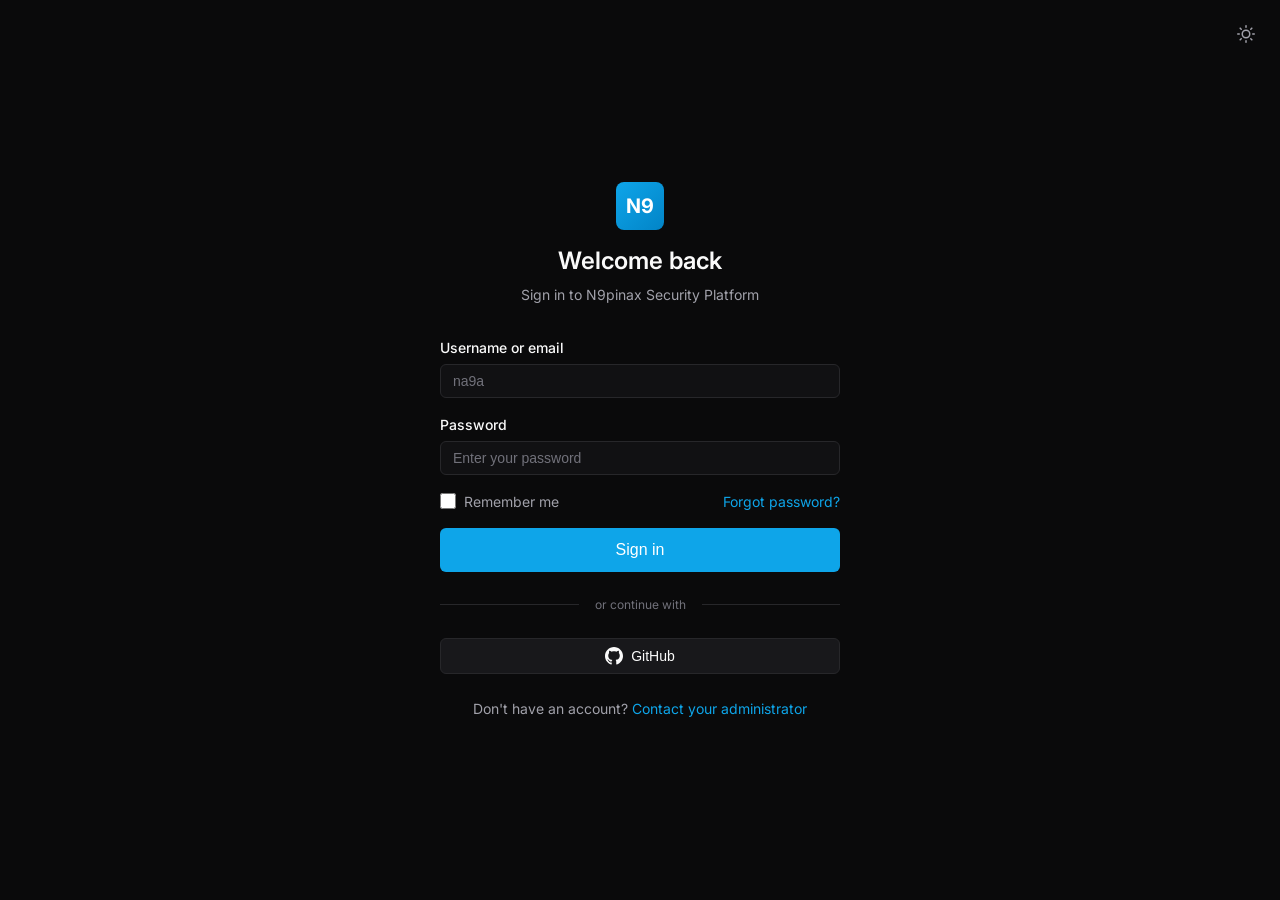
==== Frontend  2/index.html @ 539dfff6 "the_project_is_done" ====
<!DOCTYPE html>
<html lang="en">
<head>
  <meta charset="UTF-8">
  <meta name="viewport" content="width=device-width, initial-scale=1.0">
  <title>N9pinax - Enterprise Cybersecurity Platform</title>
  <link rel="stylesheet" href="css/styles.css">
  <link rel="preconnect" href="https://fonts.googleapis.com">
  <link rel="preconnect" href="https://fonts.gstatic.com" crossorigin>
  <link href="https://fonts.googleapis.com/css2?family=Inter:wght@400;500;600;700&family=JetBrains+Mono:wght@400;500&display=swap" rel="stylesheet">
</head>
<body>
  <div class="login-page">
    <!-- Theme Toggle -->
    <button class="btn btn-icon btn-ghost theme-toggle" id="themeToggle" title="Toggle theme">
      <svg xmlns="http://www.w3.org/2000/svg" width="20" height="20" viewBox="0 0 24 24" fill="none" stroke="currentColor" stroke-width="2" stroke-linecap="round" stroke-linejoin="round" class="icon-sun">
        <circle cx="12" cy="12" r="5"></circle>
        <line x1="12" y1="1" x2="12" y2="3"></line>
        <line x1="12" y1="21" x2="12" y2="23"></line>
        <line x1="4.22" y1="4.22" x2="5.64" y2="5.64"></line>
        <line x1="18.36" y1="18.36" x2="19.78" y2="19.78"></line>
        <line x1="1" y1="12" x2="3" y2="12"></line>
        <line x1="21" y1="12" x2="23" y2="12"></line>
        <line x1="4.22" y1="19.78" x2="5.64" y2="18.36"></line>
        <line x1="18.36" y1="5.64" x2="19.78" y2="4.22"></line>
      </svg>
      <svg xmlns="http://www.w3.org/2000/svg" width="20" height="20" viewBox="0 0 24 24" fill="none" stroke="currentColor" stroke-width="2" stroke-linecap="round" stroke-linejoin="round" class="icon-moon hidden">
        <path d="M21 12.79A9 9 0 1 1 11.21 3 7 7 0 0 0 21 12.79z"></path>
      </svg>
    </button>

    <div class="login-container">
      <div class="login-header">
        <div class="login-logo">N9</div>
        <h1 class="login-title">Welcome back</h1>
        <p class="login-subtitle">Sign in to N9pinax Security Platform</p>
      </div>

      <form class="login-form" id="loginForm">
        <div class="form-group">
          <label class="form-label" for="email">Username or email</label>
          <input type="text" id="email" class="form-input" placeholder="na9a" autocomplete="username" required>
        </div>

        <div class="form-group">
          <label class="form-label" for="password">Password</label>
          <input type="password" id="password" class="form-input" placeholder="Enter your password" autocomplete="current-password" required>
        </div>

        <div id="loginError" class="alert alert-danger" style="display:none;"></div>

        <div class="flex items-center justify-between">
          <label class="flex items-center gap-2 text-sm">
            <input type="checkbox" class="form-checkbox" id="remember">
            <span class="text-secondary">Remember me</span>
          </label>
          <a href="#" class="text-sm">Forgot password?</a>
        </div>

        <button type="submit" class="btn btn-primary btn-lg w-full" id="loginBtn">
          <span>Sign in</span>
          <svg class="spinner hidden" xmlns="http://www.w3.org/2000/svg" width="16" height="16" viewBox="0 0 24 24" fill="none" stroke="currentColor" stroke-width="2">
            <path d="M21 12a9 9 0 1 1-6.219-8.56"></path>
          </svg>
        </button>

        <div class="login-divider">
          <span>or continue with</span>
        </div>

        <button type="button" class="btn btn-secondary w-full" onclick="socialLogin('github')">
          <svg xmlns="http://www.w3.org/2000/svg" width="18" height="18" viewBox="0 0 24 24" fill="currentColor">
            <path d="M12 0c-6.626 0-12 5.373-12 12 0 5.302 3.438 9.8 8.207 11.387.599.111.793-.261.793-.577v-2.234c-3.338.726-4.033-1.416-4.033-1.416-.546-1.387-1.333-1.756-1.333-1.756-1.089-.745.083-.729.083-.729 1.205.084 1.839 1.237 1.839 1.237 1.07 1.834 2.807 1.304 3.492.997.107-.775.418-1.305.762-1.604-2.665-.305-5.467-1.334-5.467-5.931 0-1.311.469-2.381 1.236-3.221-.124-.303-.535-1.524.117-3.176 0 0 1.008-.322 3.301 1.23.957-.266 1.983-.399 3.003-.404 1.02.005 2.047.138 3.006.404 2.291-1.552 3.297-1.23 3.297-1.23.653 1.653.242 2.874.118 3.176.77.84 1.235 1.911 1.235 3.221 0 4.609-2.807 5.624-5.479 5.921.43.372.823 1.102.823 2.222v3.293c0 .319.192.694.801.576 4.765-1.589 8.199-6.086 8.199-11.386 0-6.627-5.373-12-12-12z"/>
          </svg>
          <span>GitHub</span>
        </button>
      </form>

      <p class="login-footer">
        Don't have an account? <a href="#">Contact your administrator</a>
      </p>
    </div>
  </div>

  <script src="js/main.js"></script>
  <script>
    // Already logged in? Skip straight to the dashboard.
    if (localStorage.getItem('authToken')) {
      window.location.href = 'pages/dashboard.html';
    }

    const errorBox = document.getElementById('loginError');
    function showLoginError(msg) {
      errorBox.textContent = msg;
      errorBox.style.display = '';
    }

    document.getElementById('loginForm').addEventListener('submit', async function(e) {
      e.preventDefault();
      errorBox.style.display = 'none';

      const email = document.getElementById('email').value.trim();
      const password = document.getElementById('password').value;
      const btn = document.getElementById('loginBtn');
      const spinner = btn.querySelector('.spinner');
      const text = btn.querySelector('span');

      btn.disabled = true;
      text.textContent = 'Signing in...';
      spinner.classList.remove('hidden');

      try {
        const base = localStorage.getItem('apiBaseUrl') || '';
        const response = await fetch(`${base}/api/auth/login`, {
          method: 'POST',
          headers: { 'Content-Type': 'application/json' },
          body: JSON.stringify({ email, password })
        });

        if (response.ok) {
          const data = await response.json();
          localStorage.setItem('authToken', data.token);
          localStorage.setItem('userRole', data.role || '');
          localStorage.setItem('role', data.role || '');
          localStorage.setItem('userEmail', data.email || email);
          window.location.href = 'pages/dashboard.html';
          return;
        }

        let detail = 'Invalid credentials';
        if (response.status === 429) {
          detail = 'Too many attempts — please wait a minute and try again.';
        } else {
          try { const b = await response.json(); if (b && b.detail) detail = b.detail; } catch (_) {}
        }
        showLoginError(detail);
      } catch (err) {
        showLoginError('Network error — is the backend reachable?');
      } finally {
        btn.disabled = false;
        text.textContent = 'Sign in';
        spinner.classList.add('hidden');
      }
    });

    function socialLogin(provider) {
      showNotification(`${provider} sign-in is not configured on this deployment.`, 'info');
    }
  </script>
</body>
</html>
---- Frontend  2/css/styles.css ----
/* N9pinax - Enterprise Cybersecurity Platform */
/* Base Styles & CSS Variables */

:root {
  --bg-primary: #0a0a0b;
  --bg-secondary: #111113;
  --bg-tertiary: #18181b;
  --bg-hover: #1f1f23;
  --bg-active: #27272a;
  
  --border-primary: #27272a;
  --border-secondary: #3f3f46;
  
  --text-primary: #fafafa;
  --text-secondary: #a1a1aa;
  --text-muted: #71717a;
  
  --accent-primary: #0ea5e9;
  --accent-secondary: #0284c7;
  --accent-muted: rgba(14, 165, 233, 0.1);
  
  --success: #22c55e;
  --success-muted: rgba(34, 197, 94, 0.1);
  --warning: #f59e0b;
  --warning-muted: rgba(245, 158, 11, 0.1);
  --danger: #ef4444;
  --danger-muted: rgba(239, 68, 68, 0.1);
  
  --font-sans: 'Inter', -apple-system, BlinkMacSystemFont, 'Segoe UI', Roboto, sans-serif;
  --font-mono: 'JetBrains Mono', 'Fira Code', monospace;
  
  --radius-sm: 4px;
  --radius-md: 6px;
  --radius-lg: 8px;
  
  --shadow-sm: 0 1px 2px rgba(0, 0, 0, 0.3);
  --shadow-md: 0 4px 6px rgba(0, 0, 0, 0.4);
  --shadow-lg: 0 10px 15px rgba(0, 0, 0, 0.5);
  
  --transition-fast: 150ms ease;
  --transition-normal: 200ms ease;
}

/* Light theme */
[data-theme="light"] {
  --bg-primary: #ffffff;
  --bg-secondary: #fafafa;
  --bg-tertiary: #f4f4f5;
  --bg-hover: #e4e4e7;
  --bg-active: #d4d4d8;
  
  --border-primary: #e4e4e7;
  --border-secondary: #d4d4d8;
  
  --text-primary: #09090b;
  --text-secondary: #52525b;
  --text-muted: #a1a1aa;
  
  --shadow-sm: 0 1px 2px rgba(0, 0, 0, 0.05);
  --shadow-md: 0 4px 6px rgba(0, 0, 0, 0.07);
  --shadow-lg: 0 10px 15px rgba(0, 0, 0, 0.1);
}

/* Reset & Base */
*, *::before, *::after {
  box-sizing: border-box;
  margin: 0;
  padding: 0;
}

html {
  font-size: 16px;
  -webkit-font-smoothing: antialiased;
  -moz-osx-font-smoothing: grayscale;
}

body {
  font-family: var(--font-sans);
  background-color: var(--bg-primary);
  color: var(--text-primary);
  line-height: 1.5;
  min-height: 100vh;
}

a {
  color: var(--accent-primary);
  text-decoration: none;
  transition: color var(--transition-fast);
}

a:hover {
  color: var(--accent-secondary);
}

/* Typography */
h1, h2, h3, h4, h5, h6 {
  font-weight: 600;
  line-height: 1.25;
  color: var(--text-primary);
}

h1 { font-size: 1.875rem; }
h2 { font-size: 1.5rem; }
h3 { font-size: 1.25rem; }
h4 { font-size: 1.125rem; }

.text-sm { font-size: 0.875rem; }
.text-xs { font-size: 0.75rem; }
.text-muted { color: var(--text-muted); }
.text-secondary { color: var(--text-secondary); }
.text-mono { font-family: var(--font-mono); }

/* Buttons */
.btn {
  display: inline-flex;
  align-items: center;
  justify-content: center;
  gap: 0.5rem;
  padding: 0.5rem 1rem;
  font-size: 0.875rem;
  font-weight: 500;
  border-radius: var(--radius-md);
  border: 1px solid transparent;
  cursor: pointer;
  transition: all var(--transition-fast);
  white-space: nowrap;
}

.btn:disabled {
  opacity: 0.5;
  cursor: not-allowed;
}

.btn-primary {
  background-color: var(--accent-primary);
  color: white;
}

.btn-primary:hover:not(:disabled) {
  background-color: var(--accent-secondary);
}

.btn-secondary {
  background-color: var(--bg-tertiary);
  border-color: var(--border-primary);
  color: var(--text-primary);
}

.btn-secondary:hover:not(:disabled) {
  background-color: var(--bg-hover);
  border-color: var(--border-secondary);
}

.btn-ghost {
  background-color: transparent;
  color: var(--text-secondary);
}

.btn-ghost:hover:not(:disabled) {
  background-color: var(--bg-hover);
  color: var(--text-primary);
}

.btn-danger {
  background-color: var(--danger);
  color: white;
}

.btn-danger:hover:not(:disabled) {
  background-color: #dc2626;
}

.btn-sm {
  padding: 0.375rem 0.75rem;
  font-size: 0.75rem;
}

.btn-lg {
  padding: 0.75rem 1.5rem;
  font-size: 1rem;
}

.btn-icon {
  padding: 0.5rem;
  width: 2.25rem;
  height: 2.25rem;
}

/* Form Elements */
.form-group {
  display: flex;
  flex-direction: column;
  gap: 0.375rem;
}

.form-label {
  font-size: 0.875rem;
  font-weight: 500;
  color: var(--text-primary);
}

.form-input,
.form-select,
.form-textarea {
  width: 100%;
  padding: 0.5rem 0.75rem;
  font-size: 0.875rem;
  background-color: var(--bg-secondary);
  border: 1px solid var(--border-primary);
  border-radius: var(--radius-md);
  color: var(--text-primary);
  transition: all var(--transition-fast);
}

.form-input:focus,
.form-select:focus,
.form-textarea:focus {
  outline: none;
  border-color: var(--accent-primary);
  box-shadow: 0 0 0 3px var(--accent-muted);
}

.form-input::placeholder {
  color: var(--text-muted);
}

.form-textarea {
  resize: vertical;
  min-height: 100px;
}

.form-checkbox {
  width: 1rem;
  height: 1rem;
  accent-color: var(--accent-primary);
}

/* Cards */
.card {
  background-color: var(--bg-secondary);
  border: 1px solid var(--border-primary);
  border-radius: var(--radius-lg);
  overflow: hidden;
}

.card-header {
  padding: 1rem 1.25rem;
  border-bottom: 1px solid var(--border-primary);
}

.card-body {
  padding: 1.25rem;
}

.card-footer {
  padding: 1rem 1.25rem;
  border-top: 1px solid var(--border-primary);
  background-color: var(--bg-tertiary);
}

/* Tables */
.table-container {
  overflow-x: auto;
}

.table {
  width: 100%;
  border-collapse: collapse;
  font-size: 0.875rem;
}

.table th,
.table td {
  padding: 0.75rem 1rem;
  text-align: left;
  border-bottom: 1px solid var(--border-primary);
}

.table th {
  font-weight: 500;
  color: var(--text-secondary);
  background-color: var(--bg-tertiary);
  white-space: nowrap;
}

.table tr:hover td {
  background-color: var(--bg-hover);
}

.table tr:last-child td {
  border-bottom: none;
}

/* Badges */
.badge {
  display: inline-flex;
  align-items: center;
  padding: 0.125rem 0.5rem;
  font-size: 0.75rem;
  font-weight: 500;
  border-radius: 9999px;
}

.badge-primary {
  background-color: var(--accent-muted);
  color: var(--accent-primary);
}

.badge-success {
  background-color: var(--success-muted);
  color: var(--success);
}

.badge-warning {
  background-color: var(--warning-muted);
  color: var(--warning);
}

.badge-danger {
  background-color: var(--danger-muted);
  color: var(--danger);
}

.badge-secondary {
  background-color: var(--bg-tertiary);
  color: var(--text-secondary);
}

/* Status Indicators */
.status-dot {
  width: 0.5rem;
  height: 0.5rem;
  border-radius: 50%;
  display: inline-block;
}

.status-dot.online { background-color: var(--success); }
.status-dot.offline { background-color: var(--text-muted); }
.status-dot.warning { background-color: var(--warning); }
.status-dot.danger { background-color: var(--danger); }

/* Layout - Dashboard */
.dashboard-layout {
  display: flex;
  min-height: 100vh;
}

.sidebar {
  width: 240px;
  background-color: var(--bg-secondary);
  border-right: 1px solid var(--border-primary);
  display: flex;
  flex-direction: column;
  position: fixed;
  top: 0;
  left: 0;
  bottom: 0;
  z-index: 50;
  transition: transform var(--transition-normal);
}

.sidebar.collapsed {
  transform: translateX(-100%);
}

.sidebar-header {
  padding: 1rem 1.25rem;
  border-bottom: 1px solid var(--border-primary);
  display: flex;
  align-items: center;
  gap: 0.75rem;
}

.sidebar-logo {
  width: 2rem;
  height: 2rem;
  background: linear-gradient(135deg, var(--accent-primary), var(--accent-secondary));
  border-radius: var(--radius-md);
  display: flex;
  align-items: center;
  justify-content: center;
  color: white;
  font-weight: 700;
  font-size: 0.875rem;
}

.sidebar-brand {
  font-weight: 600;
  font-size: 1.125rem;
  color: var(--text-primary);
}

.sidebar-nav {
  flex: 1;
  padding: 1rem 0.75rem;
  overflow-y: auto;
}

.nav-section {
  margin-bottom: 1.5rem;
}

.nav-section-title {
  font-size: 0.625rem;
  font-weight: 600;
  text-transform: uppercase;
  letter-spacing: 0.05em;
  color: var(--text-muted);
  padding: 0 0.75rem;
  margin-bottom: 0.5rem;
}

.nav-item {
  display: flex;
  align-items: center;
  gap: 0.75rem;
  padding: 0.5rem 0.75rem;
  border-radius: var(--radius-md);
  color: var(--text-secondary);
  transition: all var(--transition-fast);
  cursor: pointer;
  font-size: 0.875rem;
}

.nav-item:hover {
  background-color: var(--bg-hover);
  color: var(--text-primary);
}

.nav-item.active {
  background-color: var(--accent-muted);
  color: var(--accent-primary);
}

.nav-item svg {
  width: 1.25rem;
  height: 1.25rem;
  flex-shrink: 0;
}

.sidebar-footer {
  padding: 1rem;
  border-top: 1px solid var(--border-primary);
}

/* Main Content */
.main-content {
  flex: 1;
  margin-left: 240px;
  min-height: 100vh;
  display: flex;
  flex-direction: column;
}

.main-content.expanded {
  margin-left: 0;
}

/* Topbar */
.topbar {
  height: 56px;
  background-color: var(--bg-secondary);
  border-bottom: 1px solid var(--border-primary);
  display: flex;
  align-items: center;
  justify-content: space-between;
  padding: 0 1.5rem;
  position: sticky;
  top: 0;
  z-index: 40;
}

.topbar-left {
  display: flex;
  align-items: center;
  gap: 1rem;
}

.topbar-right {
  display: flex;
  align-items: center;
  gap: 0.5rem;
}

.search-box {
  display: flex;
  align-items: center;
  gap: 0.5rem;
  padding: 0.5rem 0.75rem;
  background-color: var(--bg-tertiary);
  border: 1px solid var(--border-primary);
  border-radius: var(--radius-md);
  width: 280px;
}

.search-box input {
  flex: 1;
  background: none;
  border: none;
  outline: none;
  color: var(--text-primary);
  font-size: 0.875rem;
}

.search-box input::placeholder {
  color: var(--text-muted);
}

.search-box svg {
  width: 1rem;
  height: 1rem;
  color: var(--text-muted);
}

.notification-btn {
  position: relative;
}

.notification-badge {
  position: absolute;
  top: -2px;
  right: -2px;
  width: 1rem;
  height: 1rem;
  background-color: var(--danger);
  border-radius: 50%;
  font-size: 0.625rem;
  color: white;
  display: flex;
  align-items: center;
  justify-content: center;
}

.user-menu {
  display: flex;
  align-items: center;
  gap: 0.75rem;
  padding: 0.375rem 0.75rem;
  border-radius: var(--radius-md);
  cursor: pointer;
  transition: background-color var(--transition-fast);
}

.user-menu:hover {
  background-color: var(--bg-hover);
}

.user-avatar {
  width: 2rem;
  height: 2rem;
  border-radius: 50%;
  background-color: var(--accent-muted);
  display: flex;
  align-items: center;
  justify-content: center;
  color: var(--accent-primary);
  font-weight: 600;
  font-size: 0.75rem;
}

.user-info {
  display: flex;
  flex-direction: column;
}

.user-name {
  font-size: 0.875rem;
  font-weight: 500;
  color: var(--text-primary);
}

.user-role {
  font-size: 0.75rem;
  color: var(--text-muted);
}

/* Page Content */
.page-content {
  flex: 1;
  padding: 1.5rem;
}

.page-header {
  display: flex;
  align-items: center;
  justify-content: space-between;
  margin-bottom: 1.5rem;
}

.page-title {
  font-size: 1.5rem;
  font-weight: 600;
}

.page-subtitle {
  font-size: 0.875rem;
  color: var(--text-secondary);
  margin-top: 0.25rem;
}

/* Stats Grid */
.stats-grid {
  display: grid;
  grid-template-columns: repeat(auto-fit, minmax(200px, 1fr));
  gap: 1rem;
  margin-bottom: 1.5rem;
}

.stat-card {
  background-color: var(--bg-secondary);
  border: 1px solid var(--border-primary);
  border-radius: var(--radius-lg);
  padding: 1.25rem;
}

.stat-header {
  display: flex;
  align-items: center;
  justify-content: space-between;
  margin-bottom: 0.75rem;
}

.stat-icon {
  width: 2.5rem;
  height: 2.5rem;
  border-radius: var(--radius-md);
  display: flex;
  align-items: center;
  justify-content: center;
}

.stat-icon svg {
  width: 1.25rem;
  height: 1.25rem;
}

.stat-icon.primary {
  background-color: var(--accent-muted);
  color: var(--accent-primary);
}

.stat-icon.success {
  background-color: var(--success-muted);
  color: var(--success);
}

.stat-icon.warning {
  background-color: var(--warning-muted);
  color: var(--warning);
}

.stat-icon.danger {
  background-color: var(--danger-muted);
  color: var(--danger);
}

.stat-trend {
  font-size: 0.75rem;
  display: flex;
  align-items: center;
  gap: 0.25rem;
}

.stat-trend.up { color: var(--success); }
.stat-trend.down { color: var(--danger); }

.stat-value {
  font-size: 1.75rem;
  font-weight: 600;
  line-height: 1;
  margin-bottom: 0.25rem;
}

.stat-label {
  font-size: 0.875rem;
  color: var(--text-secondary);
}

/* Grid Layout */
.grid-2 {
  display: grid;
  grid-template-columns: repeat(2, 1fr);
  gap: 1rem;
}

.grid-3 {
  display: grid;
  grid-template-columns: repeat(3, 1fr);
  gap: 1rem;
}

@media (max-width: 1024px) {
  .grid-2, .grid-3 {
    grid-template-columns: 1fr;
  }
}

/* Charts */
.chart-container {
  height: 300px;
  width: 100%;
}

/* Tabs */
.tabs {
  display: flex;
  gap: 0;
  border-bottom: 1px solid var(--border-primary);
  margin-bottom: 1.5rem;
}

.tab {
  padding: 0.75rem 1rem;
  font-size: 0.875rem;
  font-weight: 500;
  color: var(--text-secondary);
  border-bottom: 2px solid transparent;
  cursor: pointer;
  transition: all var(--transition-fast);
  margin-bottom: -1px;
}

.tab:hover {
  color: var(--text-primary);
}

.tab.active {
  color: var(--accent-primary);
  border-bottom-color: var(--accent-primary);
}

/* Timeline */
.timeline {
  display: flex;
  flex-direction: column;
}

.timeline-item {
  display: flex;
  gap: 1rem;
  padding: 0.75rem 0;
  position: relative;
}

.timeline-item:not(:last-child)::before {
  content: '';
  position: absolute;
  left: 0.4375rem;
  top: 2rem;
  bottom: 0;
  width: 1px;
  background-color: var(--border-primary);
}

.timeline-dot {
  width: 0.875rem;
  height: 0.875rem;
  border-radius: 50%;
  background-color: var(--bg-tertiary);
  border: 2px solid var(--border-secondary);
  flex-shrink: 0;
  margin-top: 0.25rem;
}

.timeline-dot.primary { border-color: var(--accent-primary); background-color: var(--accent-muted); }
.timeline-dot.success { border-color: var(--success); background-color: var(--success-muted); }
.timeline-dot.warning { border-color: var(--warning); background-color: var(--warning-muted); }
.timeline-dot.danger { border-color: var(--danger); background-color: var(--danger-muted); }

.timeline-content {
  flex: 1;
  min-width: 0;
}

.timeline-title {
  font-size: 0.875rem;
  font-weight: 500;
  color: var(--text-primary);
}

.timeline-time {
  font-size: 0.75rem;
  color: var(--text-muted);
}

/* Modal */
.modal-overlay {
  position: fixed;
  inset: 0;
  background-color: rgba(0, 0, 0, 0.5);
  display: flex;
  align-items: center;
  justify-content: center;
  z-index: 100;
  opacity: 0;
  visibility: hidden;
  transition: all var(--transition-normal);
}

.modal-overlay.active {
  opacity: 1;
  visibility: visible;
}

.modal {
  background-color: var(--bg-secondary);
  border: 1px solid var(--border-primary);
  border-radius: var(--radius-lg);
  width: 100%;
  max-width: 500px;
  max-height: 90vh;
  overflow: hidden;
  transform: scale(0.95);
  transition: transform var(--transition-normal);
}

.modal-overlay.active .modal {
  transform: scale(1);
}

.modal-header {
  padding: 1rem 1.25rem;
  border-bottom: 1px solid var(--border-primary);
  display: flex;
  align-items: center;
  justify-content: space-between;
}

.modal-title {
  font-size: 1.125rem;
  font-weight: 600;
}

.modal-body {
  padding: 1.25rem;
  overflow-y: auto;
}

.modal-footer {
  padding: 1rem 1.25rem;
  border-top: 1px solid var(--border-primary);
  display: flex;
  justify-content: flex-end;
  gap: 0.75rem;
}

/* Dropdown */
.dropdown {
  position: relative;
}

.dropdown-menu {
  position: absolute;
  top: 100%;
  right: 0;
  margin-top: 0.5rem;
  background-color: var(--bg-secondary);
  border: 1px solid var(--border-primary);
  border-radius: var(--radius-md);
  min-width: 180px;
  box-shadow: var(--shadow-lg);
  opacity: 0;
  visibility: hidden;
  transform: translateY(-10px);
  transition: all var(--transition-fast);
  z-index: 50;
}

.dropdown.active .dropdown-menu {
  opacity: 1;
  visibility: visible;
  transform: translateY(0);
}

.dropdown-item {
  display: flex;
  align-items: center;
  gap: 0.75rem;
  padding: 0.5rem 0.75rem;
  font-size: 0.875rem;
  color: var(--text-secondary);
  cursor: pointer;
  transition: all var(--transition-fast);
}

.dropdown-item:hover {
  background-color: var(--bg-hover);
  color: var(--text-primary);
}

.dropdown-item svg {
  width: 1rem;
  height: 1rem;
}

.dropdown-divider {
  height: 1px;
  background-color: var(--border-primary);
  margin: 0.25rem 0;
}

/* Progress Bar */
.progress {
  height: 0.5rem;
  background-color: var(--bg-tertiary);
  border-radius: 9999px;
  overflow: hidden;
}

.progress-bar {
  height: 100%;
  background-color: var(--accent-primary);
  border-radius: 9999px;
  transition: width var(--transition-normal);
}

.progress-bar.success { background-color: var(--success); }
.progress-bar.warning { background-color: var(--warning); }
.progress-bar.danger { background-color: var(--danger); }

/* Alert */
.alert {
  padding: 1rem;
  border-radius: var(--radius-md);
  display: flex;
  gap: 0.75rem;
  font-size: 0.875rem;
}

.alert-icon {
  flex-shrink: 0;
}

.alert-icon svg {
  width: 1.25rem;
  height: 1.25rem;
}

.alert-info {
  background-color: var(--accent-muted);
  border: 1px solid rgba(14, 165, 233, 0.2);
  color: var(--accent-primary);
}

.alert-success {
  background-color: var(--success-muted);
  border: 1px solid rgba(34, 197, 94, 0.2);
  color: var(--success);
}

.alert-warning {
  background-color: var(--warning-muted);
  border: 1px solid rgba(245, 158, 11, 0.2);
  color: var(--warning);
}

.alert-danger {
  background-color: var(--danger-muted);
  border: 1px solid rgba(239, 68, 68, 0.2);
  color: var(--danger);
}

/* Login Page */
.login-page {
  min-height: 100vh;
  display: flex;
  align-items: center;
  justify-content: center;
  padding: 2rem;
  background-color: var(--bg-primary);
}

.login-container {
  width: 100%;
  max-width: 400px;
}

.login-header {
  text-align: center;
  margin-bottom: 2rem;
}

.login-logo {
  width: 3rem;
  height: 3rem;
  background: linear-gradient(135deg, var(--accent-primary), var(--accent-secondary));
  border-radius: var(--radius-lg);
  display: flex;
  align-items: center;
  justify-content: center;
  color: white;
  font-weight: 700;
  font-size: 1.25rem;
  margin: 0 auto 1rem;
}

.login-title {
  font-size: 1.5rem;
  font-weight: 600;
  margin-bottom: 0.5rem;
}

.login-subtitle {
  color: var(--text-secondary);
  font-size: 0.875rem;
}

.login-form {
  display: flex;
  flex-direction: column;
  gap: 1rem;
}

.login-divider {
  display: flex;
  align-items: center;
  gap: 1rem;
  margin: 0.5rem 0;
}

.login-divider::before,
.login-divider::after {
  content: '';
  flex: 1;
  height: 1px;
  background-color: var(--border-primary);
}

.login-divider span {
  font-size: 0.75rem;
  color: var(--text-muted);
}

.login-footer {
  text-align: center;
  margin-top: 1.5rem;
  font-size: 0.875rem;
  color: var(--text-secondary);
}

.theme-toggle {
  position: fixed;
  top: 1rem;
  right: 1rem;
}

/* Scan Page */
.scan-controls {
  display: flex;
  gap: 1rem;
  flex-wrap: wrap;
  margin-bottom: 1.5rem;
}

.scan-input-group {
  flex: 1;
  min-width: 200px;
  display: flex;
  gap: 0.5rem;
}

.scan-progress {
  background-color: var(--bg-secondary);
  border: 1px solid var(--border-primary);
  border-radius: var(--radius-lg);
  padding: 1.5rem;
  margin-bottom: 1.5rem;
}

.scan-status {
  display: flex;
  align-items: center;
  gap: 0.75rem;
  margin-bottom: 1rem;
}

.scan-spinner {
  width: 1.25rem;
  height: 1.25rem;
  border: 2px solid var(--border-primary);
  border-top-color: var(--accent-primary);
  border-radius: 50%;
  animation: spin 1s linear infinite;
}

@keyframes spin {
  to { transform: rotate(360deg); }
}

.scan-stats {
  display: flex;
  gap: 2rem;
  margin-top: 1rem;
}

.scan-stat {
  display: flex;
  flex-direction: column;
}

.scan-stat-value {
  font-size: 1.25rem;
  font-weight: 600;
}

.scan-stat-label {
  font-size: 0.75rem;
  color: var(--text-muted);
}

/* Console/Log Output */
.console {
  background-color: var(--bg-primary);
  border: 1px solid var(--border-primary);
  border-radius: var(--radius-md);
  font-family: var(--font-mono);
  font-size: 0.75rem;
  max-height: 300px;
  overflow-y: auto;
}

.console-line {
  padding: 0.25rem 0.75rem;
  border-bottom: 1px solid var(--border-primary);
  display: flex;
  gap: 0.75rem;
}

.console-line:last-child {
  border-bottom: none;
}

.console-time {
  color: var(--text-muted);
  flex-shrink: 0;
}

.console-message {
  color: var(--text-secondary);
}

.console-message.info { color: var(--accent-primary); }
.console-message.success { color: var(--success); }
.console-message.warning { color: var(--warning); }
.console-message.error { color: var(--danger); }

/* Empty State */
.empty-state {
  display: flex;
  flex-direction: column;
  align-items: center;
  justify-content: center;
  padding: 3rem;
  text-align: center;
}

.empty-state-icon {
  width: 4rem;
  height: 4rem;
  background-color: var(--bg-tertiary);
  border-radius: 50%;
  display: flex;
  align-items: center;
  justify-content: center;
  margin-bottom: 1rem;
}

.empty-state-icon svg {
  width: 2rem;
  height: 2rem;
  color: var(--text-muted);
}

.empty-state-title {
  font-size: 1.125rem;
  font-weight: 600;
  margin-bottom: 0.5rem;
}

.empty-state-description {
  font-size: 0.875rem;
  color: var(--text-secondary);
  max-width: 300px;
}

/* Utility Classes */
.flex { display: flex; }
.flex-col { flex-direction: column; }
.items-center { align-items: center; }
.items-start { align-items: flex-start; }
.items-end { align-items: flex-end; }
.justify-center { justify-content: center; }
.justify-between { justify-content: space-between; }
.justify-end { justify-content: flex-end; }
.gap-1 { gap: 0.25rem; }
.gap-2 { gap: 0.5rem; }
.gap-3 { gap: 0.75rem; }
.gap-4 { gap: 1rem; }
.gap-6 { gap: 1.5rem; }
.flex-1 { flex: 1; }
.flex-wrap { flex-wrap: wrap; }
.flex-shrink-0 { flex-shrink: 0; }

.w-full { width: 100%; }
.h-full { height: 100%; }

.p-1 { padding: 0.25rem; }
.p-2 { padding: 0.5rem; }
.p-3 { padding: 0.75rem; }
.p-4 { padding: 1rem; }
.px-2 { padding-left: 0.5rem; padding-right: 0.5rem; }
.px-3 { padding-left: 0.75rem; padding-right: 0.75rem; }
.px-4 { padding-left: 1rem; padding-right: 1rem; }
.py-2 { padding-top: 0.5rem; padding-bottom: 0.5rem; }
.py-3 { padding-top: 0.75rem; padding-bottom: 0.75rem; }

.m-0 { margin: 0; }
.mb-1 { margin-bottom: 0.25rem; }
.mb-2 { margin-bottom: 0.5rem; }
.mb-3 { margin-bottom: 0.75rem; }
.mb-4 { margin-bottom: 1rem; }
.mb-6 { margin-bottom: 1.5rem; }
.mt-2 { margin-top: 0.5rem; }
.mt-4 { margin-top: 1rem; }
.ml-auto { margin-left: auto; }

.rounded { border-radius: var(--radius-md); }
.rounded-lg { border-radius: var(--radius-lg); }
.rounded-full { border-radius: 9999px; }

.border { border: 1px solid var(--border-primary); }
.border-t { border-top: 1px solid var(--border-primary); }
.border-b { border-bottom: 1px solid var(--border-primary); }

.bg-secondary { background-color: var(--bg-secondary); }
.bg-tertiary { background-color: var(--bg-tertiary); }

.text-center { text-align: center; }
.text-right { text-align: right; }
.truncate { overflow: hidden; text-overflow: ellipsis; white-space: nowrap; }
.whitespace-nowrap { white-space: nowrap; }

.hidden { display: none; }
.sr-only { position: absolute; width: 1px; height: 1px; padding: 0; margin: -1px; overflow: hidden; clip: rect(0, 0, 0, 0); white-space: nowrap; border: 0; }

/* Responsive */
@media (max-width: 768px) {
  .sidebar {
    transform: translateX(-100%);
  }
  
  .sidebar.open {
    transform: translateX(0);
  }
  
  .main-content {
    margin-left: 0;
  }
  
  .topbar {
    padding: 0 1rem;
  }
  
  .search-box {
    display: none;
  }
  
  .page-content {
    padding: 1rem;
  }
  
  .stats-grid {
    grid-template-columns: 1fr;
  }
}
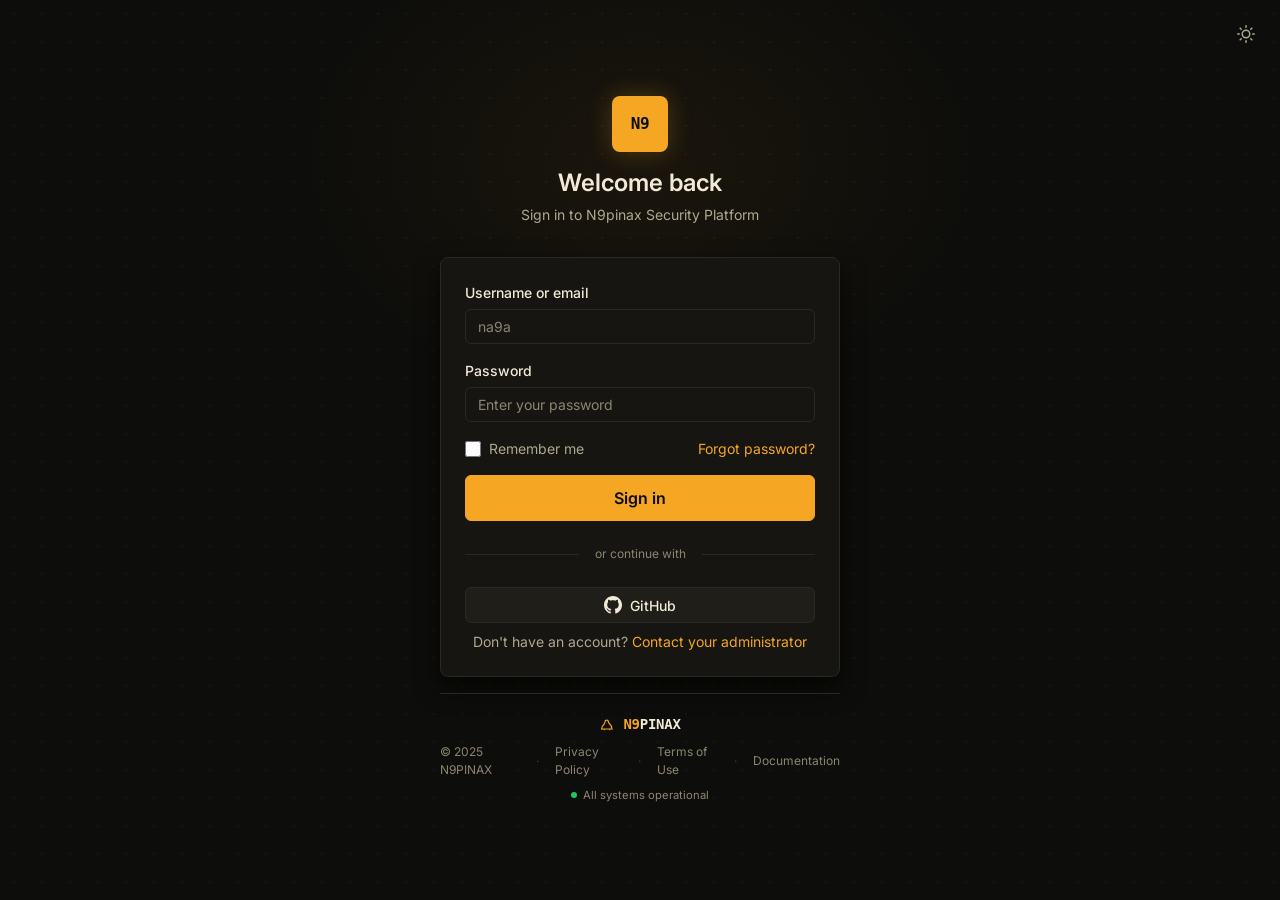
==== commit a462101a: "styling" ====
--- a/Frontend  2/index.html
+++ b/Frontend  2/index.html
@@ -30,56 +30,93 @@
     </button>
 
     <div class="login-container">
+      <!-- Header -->
       <div class="login-header">
         <div class="login-logo">N9</div>
         <h1 class="login-title">Welcome back</h1>
         <p class="login-subtitle">Sign in to N9pinax Security Platform</p>
       </div>
 
-      <form class="login-form" id="loginForm">
-        <div class="form-group">
-          <label class="form-label" for="email">Username or email</label>
-          <input type="text" id="email" class="form-input" placeholder="na9a" autocomplete="username" required>
+      <!-- Form card -->
+      <div class="login-card">
+        <form class="login-form" id="loginForm">
+          <div class="form-group">
+            <label class="form-label" for="email">Username or email</label>
+            <input type="text" id="email" class="form-input" placeholder="na9a" autocomplete="username" required>
+          </div>
+
+          <div class="form-group">
+            <label class="form-label" for="password">Password</label>
+            <input type="password" id="password" class="form-input" placeholder="Enter your password" autocomplete="current-password" required>
+          </div>
+
+          <div id="loginError" class="alert alert-danger" style="display:none;"></div>
+
+          <div class="flex items-center justify-between">
+            <label class="flex items-center gap-2 text-sm">
+              <input type="checkbox" class="form-checkbox" id="remember">
+              <span class="text-secondary">Remember me</span>
+            </label>
+            <a href="#" class="text-sm">Forgot password?</a>
+          </div>
+
+          <button type="submit" class="btn btn-primary btn-lg w-full" id="loginBtn">
+            <span>Sign in</span>
+            <svg class="spinner hidden" xmlns="http://www.w3.org/2000/svg" width="16" height="16" viewBox="0 0 24 24" fill="none" stroke="currentColor" stroke-width="2">
+              <path d="M21 12a9 9 0 1 1-6.219-8.56"></path>
+            </svg>
+          </button>
+
+          <div class="login-divider">
+            <span>or continue with</span>
+          </div>
+
+          <button type="button" class="btn btn-secondary w-full" onclick="socialLogin('github')">
+            <svg xmlns="http://www.w3.org/2000/svg" width="18" height="18" viewBox="0 0 24 24" fill="currentColor">
+              <path d="M12 0c-6.626 0-12 5.373-12 12 0 5.302 3.438 9.8 8.207 11.387.599.111.793-.261.793-.577v-2.234c-3.338.726-4.033-1.416-4.033-1.416-.546-1.387-1.333-1.756-1.333-1.756-1.089-.745.083-.729.083-.729 1.205.084 1.839 1.237 1.839 1.237 1.07 1.834 2.807 1.304 3.492.997.107-.775.418-1.305.762-1.604-2.665-.305-5.467-1.334-5.467-5.931 0-1.311.469-2.381 1.236-3.221-.124-.303-.535-1.524.117-3.176 0 0 1.008-.322 3.301 1.23.957-.266 1.983-.399 3.003-.404 1.02.005 2.047.138 3.006.404 2.291-1.552 3.297-1.23 3.297-1.23.653 1.653.242 2.874.118 3.176.77.84 1.235 1.911 1.235 3.221 0 4.609-2.807 5.624-5.479 5.921.43.372.823 1.102.823 2.222v3.293c0 .319.192.694.801.576 4.765-1.589 8.199-6.086 8.199-11.386 0-6.627-5.373-12-12-12z"/>
+            </svg>
+            <span>GitHub</span>
+          </button>
+        </form>
+
+        <p class="login-footer-text">
+          Don't have an account? <a href="#">Contact your administrator</a>
+        </p>
+      </div><!-- /.login-card -->
+
+      <!-- ── Page Footer ─────────────────────────────────────── -->
+      <footer class="login-page-footer">
+        <div class="login-page-footer-inner">
+          <!-- Brand -->
+          <div class="login-page-footer-brand">
+            <svg width="16" height="16" viewBox="0 0 24 24" fill="none" aria-hidden="true">
+              <path d="M4 18c0-3 1-5 3-6.5C8 10 9 9 9 7.5A2.5 2.5 0 0 1 14 7c0 1.5 1 2.5 2 3.5 2 1.5 3 3.5 3 6.5"
+                stroke="currentColor" stroke-width="1.8" stroke-linecap="round" style="color:var(--accent-primary)"/>
+              <path d="M4 18h16M8 18v1m8-1v1"
+                stroke="currentColor" stroke-width="1.8" stroke-linecap="round" style="color:var(--accent-primary)"/>
+            </svg>
+            <span><span class="gold">N9</span>PINAX</span>
+          </div>
+
+          <!-- Links -->
+          <div class="login-page-footer-links">
+            <span>&copy; 2025 N9PINAX</span>
+            <span class="sep">&middot;</span>
+            <a href="#">Privacy Policy</a>
+            <span class="sep">&middot;</span>
+            <a href="#">Terms of Use</a>
+            <span class="sep">&middot;</span>
+            <a href="#">Documentation</a>
+          </div>
+
+          <!-- Status -->
+          <div class="login-page-footer-status">
+            <span class="status-dot-sm"></span>
+            All systems operational
+          </div>
         </div>
-
-        <div class="form-group">
-          <label class="form-label" for="password">Password</label>
-          <input type="password" id="password" class="form-input" placeholder="Enter your password" autocomplete="current-password" required>
-        </div>
-
-        <div id="loginError" class="alert alert-danger" style="display:none;"></div>
-
-        <div class="flex items-center justify-between">
-          <label class="flex items-center gap-2 text-sm">
-            <input type="checkbox" class="form-checkbox" id="remember">
-            <span class="text-secondary">Remember me</span>
-          </label>
-          <a href="#" class="text-sm">Forgot password?</a>
-        </div>
-
-        <button type="submit" class="btn btn-primary btn-lg w-full" id="loginBtn">
-          <span>Sign in</span>
-          <svg class="spinner hidden" xmlns="http://www.w3.org/2000/svg" width="16" height="16" viewBox="0 0 24 24" fill="none" stroke="currentColor" stroke-width="2">
-            <path d="M21 12a9 9 0 1 1-6.219-8.56"></path>
-          </svg>
-        </button>
-
-        <div class="login-divider">
-          <span>or continue with</span>
-        </div>
-
-        <button type="button" class="btn btn-secondary w-full" onclick="socialLogin('github')">
-          <svg xmlns="http://www.w3.org/2000/svg" width="18" height="18" viewBox="0 0 24 24" fill="currentColor">
-            <path d="M12 0c-6.626 0-12 5.373-12 12 0 5.302 3.438 9.8 8.207 11.387.599.111.793-.261.793-.577v-2.234c-3.338.726-4.033-1.416-4.033-1.416-.546-1.387-1.333-1.756-1.333-1.756-1.089-.745.083-.729.083-.729 1.205.084 1.839 1.237 1.839 1.237 1.07 1.834 2.807 1.304 3.492.997.107-.775.418-1.305.762-1.604-2.665-.305-5.467-1.334-5.467-5.931 0-1.311.469-2.381 1.236-3.221-.124-.303-.535-1.524.117-3.176 0 0 1.008-.322 3.301 1.23.957-.266 1.983-.399 3.003-.404 1.02.005 2.047.138 3.006.404 2.291-1.552 3.297-1.23 3.297-1.23.653 1.653.242 2.874.118 3.176.77.84 1.235 1.911 1.235 3.221 0 4.609-2.807 5.624-5.479 5.921.43.372.823 1.102.823 2.222v3.293c0 .319.192.694.801.576 4.765-1.589 8.199-6.086 8.199-11.386 0-6.627-5.373-12-12-12z"/>
-          </svg>
-          <span>GitHub</span>
-        </button>
-      </form>
-
-      <p class="login-footer">
-        Don't have an account? <a href="#">Contact your administrator</a>
-      </p>
-    </div>
+      </footer>
+    </div><!-- /.login-container -->
   </div>
 
   <script src="js/main.js"></script>
--- a/Frontend  2/css/styles.css
+++ b/Frontend  2/css/styles.css
@@ -1,67 +1,97 @@
 /* N9pinax - Enterprise Cybersecurity Platform */
-/* Base Styles & CSS Variables */
+/* ============================================
+   COLOR PALETTE (N9PINAX Brand Reference)
+   Dark mode:
+     #0d0d0b  → near-black warm background
+     #161511  → card/panel surface
+     #2a2a22  → borders
+     #f5a623  → brand amber/gold (primary accent)
+     #f0ead6  → warm off-white foreground
+     #8c8570  → muted text (warm gray)
+   Light mode:
+     #faf5ea  → warm cream background
+     #f0ead6  → card surface
+     #d2c6b0  → borders
+     #a86a00  → darkened gold (readable on cream)
+     #14120c  → near-black text
+     #5c5040  → muted text
+   ============================================ */
 
 :root {
-  --bg-primary: #0a0a0b;
-  --bg-secondary: #111113;
-  --bg-tertiary: #18181b;
-  --bg-hover: #1f1f23;
-  --bg-active: #27272a;
-  
-  --border-primary: #27272a;
-  --border-secondary: #3f3f46;
-  
-  --text-primary: #fafafa;
-  --text-secondary: #a1a1aa;
-  --text-muted: #71717a;
-  
-  --accent-primary: #0ea5e9;
-  --accent-secondary: #0284c7;
-  --accent-muted: rgba(14, 165, 233, 0.1);
-  
-  --success: #22c55e;
-  --success-muted: rgba(34, 197, 94, 0.1);
-  --warning: #f59e0b;
-  --warning-muted: rgba(245, 158, 11, 0.1);
-  --danger: #ef4444;
-  --danger-muted: rgba(239, 68, 68, 0.1);
-  
+  /* Dark mode by default — matches brand reference */
+  --bg-primary:    #0d0d0b;
+  --bg-secondary:  #161511;
+  --bg-tertiary:   #201e18;
+  --bg-hover:      #28261e;
+  --bg-active:     #2e2c24;
+
+  --border-primary:   #2a2a22;
+  --border-secondary: #3a3830;
+
+  --text-primary:   #f0ead6;
+  --text-secondary: #b0a890;
+  --text-muted:     #8c8570;
+
+  /* Brand gold — key N9PINAX accent */
+  --accent-primary:   #f5a623;
+  --accent-secondary: #e09418;
+  --accent-muted:     rgba(245, 166, 35, 0.12);
+
+  --success:       #22c55e;
+  --success-muted: rgba(34, 197, 94, 0.12);
+  --warning:       #f5a623;
+  --warning-muted: rgba(245, 166, 35, 0.12);
+  --danger:        #ef4444;
+  --danger-muted:  rgba(239, 68, 68, 0.12);
+
   --font-sans: 'Inter', -apple-system, BlinkMacSystemFont, 'Segoe UI', Roboto, sans-serif;
   --font-mono: 'JetBrains Mono', 'Fira Code', monospace;
-  
+
   --radius-sm: 4px;
   --radius-md: 6px;
   --radius-lg: 8px;
-  
-  --shadow-sm: 0 1px 2px rgba(0, 0, 0, 0.3);
-  --shadow-md: 0 4px 6px rgba(0, 0, 0, 0.4);
-  --shadow-lg: 0 10px 15px rgba(0, 0, 0, 0.5);
-  
-  --transition-fast: 150ms ease;
+
+  --shadow-sm: 0 1px 2px rgba(0, 0, 0, 0.5);
+  --shadow-md: 0 4px 6px rgba(0, 0, 0, 0.6);
+  --shadow-lg: 0 10px 25px rgba(0, 0, 0, 0.7);
+
+  --transition-fast:   150ms ease;
   --transition-normal: 200ms ease;
 }
 
-/* Light theme */
+/* ── Light Theme ─────────────────────────────────────────────────── */
 [data-theme="light"] {
-  --bg-primary: #ffffff;
-  --bg-secondary: #fafafa;
-  --bg-tertiary: #f4f4f5;
-  --bg-hover: #e4e4e7;
-  --bg-active: #d4d4d8;
-  
-  --border-primary: #e4e4e7;
-  --border-secondary: #d4d4d8;
-  
-  --text-primary: #09090b;
-  --text-secondary: #52525b;
-  --text-muted: #a1a1aa;
-  
-  --shadow-sm: 0 1px 2px rgba(0, 0, 0, 0.05);
-  --shadow-md: 0 4px 6px rgba(0, 0, 0, 0.07);
-  --shadow-lg: 0 10px 15px rgba(0, 0, 0, 0.1);
-}
-
-/* Reset & Base */
+  --bg-primary:    #faf5ea;
+  --bg-secondary:  #f0ead6;
+  --bg-tertiary:   #e8dfca;
+  --bg-hover:      #ddd5bc;
+  --bg-active:     #d0c8b0;
+
+  --border-primary:   #d2c6b0;
+  --border-secondary: #bcb09a;
+
+  --text-primary:   #14120c;
+  --text-secondary: #5c5040;
+  --text-muted:     #8c7c64;
+
+  /* Darkened gold — legible on cream backgrounds */
+  --accent-primary:   #a86a00;
+  --accent-secondary: #8c5800;
+  --accent-muted:     rgba(168, 106, 0, 0.10);
+
+  --success:       #16a34a;
+  --success-muted: rgba(22, 163, 74, 0.10);
+  --warning:       #b45309;
+  --warning-muted: rgba(180, 83, 9, 0.10);
+  --danger:        #dc2626;
+  --danger-muted:  rgba(220, 38, 38, 0.10);
+
+  --shadow-sm: 0 1px 2px rgba(0, 0, 0, 0.06);
+  --shadow-md: 0 4px 8px rgba(0, 0, 0, 0.09);
+  --shadow-lg: 0 10px 20px rgba(0, 0, 0, 0.12);
+}
+
+/* ── Reset & Base ─────────────────────────────────────────────────── */
 *, *::before, *::after {
   box-sizing: border-box;
   margin: 0;
@@ -80,6 +110,7 @@
   color: var(--text-primary);
   line-height: 1.5;
   min-height: 100vh;
+  transition: background-color var(--transition-normal), color var(--transition-normal);
 }
 
 a {
@@ -87,30 +118,27 @@
   text-decoration: none;
   transition: color var(--transition-fast);
 }
-
-a:hover {
-  color: var(--accent-secondary);
-}
-
-/* Typography */
+a:hover { color: var(--accent-secondary); }
+
+/* ── Typography ───────────────────────────────────────────────────── */
 h1, h2, h3, h4, h5, h6 {
   font-weight: 600;
   line-height: 1.25;
   color: var(--text-primary);
 }
-
 h1 { font-size: 1.875rem; }
 h2 { font-size: 1.5rem; }
 h3 { font-size: 1.25rem; }
 h4 { font-size: 1.125rem; }
 
-.text-sm { font-size: 0.875rem; }
-.text-xs { font-size: 0.75rem; }
-.text-muted { color: var(--text-muted); }
+.text-sm      { font-size: 0.875rem; }
+.text-xs      { font-size: 0.75rem; }
+.text-muted   { color: var(--text-muted); }
 .text-secondary { color: var(--text-secondary); }
-.text-mono { font-family: var(--font-mono); }
-
-/* Buttons */
+.text-mono    { font-family: var(--font-mono); }
+.text-accent  { color: var(--accent-primary); }
+
+/* ── Buttons ──────────────────────────────────────────────────────── */
 .btn {
   display: inline-flex;
   align-items: center;
@@ -124,20 +152,19 @@
   cursor: pointer;
   transition: all var(--transition-fast);
   white-space: nowrap;
-}
-
-.btn:disabled {
-  opacity: 0.5;
-  cursor: not-allowed;
-}
+  font-family: var(--font-sans);
+}
+.btn:disabled { opacity: 0.5; cursor: not-allowed; }
 
 .btn-primary {
   background-color: var(--accent-primary);
-  color: white;
-}
-
+  color: #0d0d0b;   /* always dark text on gold */
+  border-color: var(--accent-primary);
+  font-weight: 600;
+}
 .btn-primary:hover:not(:disabled) {
   background-color: var(--accent-secondary);
+  border-color: var(--accent-secondary);
 }
 
 .btn-secondary {
@@ -145,7 +172,6 @@
   border-color: var(--border-primary);
   color: var(--text-primary);
 }
-
 .btn-secondary:hover:not(:disabled) {
   background-color: var(--bg-hover);
   border-color: var(--border-secondary);
@@ -155,7 +181,6 @@
   background-color: transparent;
   color: var(--text-secondary);
 }
-
 .btn-ghost:hover:not(:disabled) {
   background-color: var(--bg-hover);
   color: var(--text-primary);
@@ -165,28 +190,22 @@
   background-color: var(--danger);
   color: white;
 }
-
-.btn-danger:hover:not(:disabled) {
-  background-color: #dc2626;
-}
-
-.btn-sm {
-  padding: 0.375rem 0.75rem;
-  font-size: 0.75rem;
-}
-
-.btn-lg {
-  padding: 0.75rem 1.5rem;
-  font-size: 1rem;
-}
-
-.btn-icon {
-  padding: 0.5rem;
-  width: 2.25rem;
-  height: 2.25rem;
-}
-
-/* Form Elements */
+.btn-danger:hover:not(:disabled) { background-color: #dc2626; }
+
+.btn-outline {
+  background-color: transparent;
+  border-color: var(--accent-primary);
+  color: var(--accent-primary);
+}
+.btn-outline:hover:not(:disabled) {
+  background-color: var(--accent-muted);
+}
+
+.btn-sm  { padding: 0.375rem 0.75rem; font-size: 0.75rem; }
+.btn-lg  { padding: 0.75rem 1.5rem;   font-size: 1rem; }
+.btn-icon { padding: 0.5rem; width: 2.25rem; height: 2.25rem; }
+
+/* ── Form Elements ───────────────────────────────────────────────── */
 .form-group {
   display: flex;
   flex-direction: column;
@@ -196,7 +215,7 @@
 .form-label {
   font-size: 0.875rem;
   font-weight: 500;
-  color: var(--text-primary);
+  color: var(--text-primary);   /* full contrast, not muted */
 }
 
 .form-input,
@@ -205,6 +224,7 @@
   width: 100%;
   padding: 0.5rem 0.75rem;
   font-size: 0.875rem;
+  font-family: var(--font-sans);
   background-color: var(--bg-secondary);
   border: 1px solid var(--border-primary);
   border-radius: var(--radius-md);
@@ -220,9 +240,7 @@
   box-shadow: 0 0 0 3px var(--accent-muted);
 }
 
-.form-input::placeholder {
-  color: var(--text-muted);
-}
+.form-input::placeholder { color: var(--text-muted); }
 
 .form-textarea {
   resize: vertical;
@@ -235,63 +253,42 @@
   accent-color: var(--accent-primary);
 }
 
-/* Cards */
+/* ── Cards ───────────────────────────────────────────────────────── */
 .card {
   background-color: var(--bg-secondary);
   border: 1px solid var(--border-primary);
   border-radius: var(--radius-lg);
   overflow: hidden;
 }
-
 .card-header {
   padding: 1rem 1.25rem;
   border-bottom: 1px solid var(--border-primary);
 }
-
-.card-body {
-  padding: 1.25rem;
-}
-
+.card-body  { padding: 1.25rem; }
 .card-footer {
   padding: 1rem 1.25rem;
   border-top: 1px solid var(--border-primary);
   background-color: var(--bg-tertiary);
 }
 
-/* Tables */
-.table-container {
-  overflow-x: auto;
-}
-
-.table {
-  width: 100%;
-  border-collapse: collapse;
-  font-size: 0.875rem;
-}
-
-.table th,
-.table td {
+/* ── Tables ──────────────────────────────────────────────────────── */
+.table-container { overflow-x: auto; }
+.table { width: 100%; border-collapse: collapse; font-size: 0.875rem; }
+.table th, .table td {
   padding: 0.75rem 1rem;
   text-align: left;
   border-bottom: 1px solid var(--border-primary);
 }
-
 .table th {
   font-weight: 500;
   color: var(--text-secondary);
   background-color: var(--bg-tertiary);
   white-space: nowrap;
 }
-
-.table tr:hover td {
-  background-color: var(--bg-hover);
-}
-
-.table tr:last-child td {
-  border-bottom: none;
-}
-
-/* Badges */
+.table tr:hover td { background-color: var(--bg-hover); }
+.table tr:last-child td { border-bottom: none; }
+
+/* ── Badges ──────────────────────────────────────────────────────── */
 .badge {
   display: inline-flex;
   align-items: center;
@@ -300,50 +297,24 @@
   font-weight: 500;
   border-radius: 9999px;
 }
-
-.badge-primary {
-  background-color: var(--accent-muted);
-  color: var(--accent-primary);
-}
-
-.badge-success {
-  background-color: var(--success-muted);
-  color: var(--success);
-}
-
-.badge-warning {
-  background-color: var(--warning-muted);
-  color: var(--warning);
-}
-
-.badge-danger {
-  background-color: var(--danger-muted);
-  color: var(--danger);
-}
-
-.badge-secondary {
-  background-color: var(--bg-tertiary);
-  color: var(--text-secondary);
-}
-
-/* Status Indicators */
+.badge-primary   { background-color: var(--accent-muted);  color: var(--accent-primary); }
+.badge-success   { background-color: var(--success-muted); color: var(--success); }
+.badge-warning   { background-color: var(--warning-muted); color: var(--warning); }
+.badge-danger    { background-color: var(--danger-muted);  color: var(--danger); }
+.badge-secondary { background-color: var(--bg-tertiary);   color: var(--text-secondary); }
+
+/* ── Status Indicators ───────────────────────────────────────────── */
 .status-dot {
-  width: 0.5rem;
-  height: 0.5rem;
-  border-radius: 50%;
-  display: inline-block;
-}
-
-.status-dot.online { background-color: var(--success); }
+  width: 0.5rem; height: 0.5rem;
+  border-radius: 50%; display: inline-block;
+}
+.status-dot.online  { background-color: var(--success); }
 .status-dot.offline { background-color: var(--text-muted); }
 .status-dot.warning { background-color: var(--warning); }
-.status-dot.danger { background-color: var(--danger); }
-
-/* Layout - Dashboard */
-.dashboard-layout {
-  display: flex;
-  min-height: 100vh;
-}
+.status-dot.danger  { background-color: var(--danger); }
+
+/* ── Layout — Dashboard ──────────────────────────────────────────── */
+.dashboard-layout { display: flex; min-height: 100vh; }
 
 .sidebar {
   width: 240px;
@@ -352,16 +323,11 @@
   display: flex;
   flex-direction: column;
   position: fixed;
-  top: 0;
-  left: 0;
-  bottom: 0;
+  top: 0; left: 0; bottom: 0;
   z-index: 50;
   transition: transform var(--transition-normal);
 }
-
-.sidebar.collapsed {
-  transform: translateX(-100%);
-}
+.sidebar.collapsed { transform: translateX(-100%); }
 
 .sidebar-header {
   padding: 1rem 1.25rem;
@@ -371,35 +337,24 @@
   gap: 0.75rem;
 }
 
+/* Gold logo mark to match brand */
 .sidebar-logo {
-  width: 2rem;
-  height: 2rem;
-  background: linear-gradient(135deg, var(--accent-primary), var(--accent-secondary));
-  border-radius: var(--radius-md);
-  display: flex;
-  align-items: center;
-  justify-content: center;
-  color: white;
-  font-weight: 700;
-  font-size: 0.875rem;
-}
-
-.sidebar-brand {
-  font-weight: 600;
-  font-size: 1.125rem;
-  color: var(--text-primary);
-}
-
-.sidebar-nav {
-  flex: 1;
-  padding: 1rem 0.75rem;
-  overflow-y: auto;
-}
-
-.nav-section {
-  margin-bottom: 1.5rem;
-}
-
+  width: 2rem; height: 2rem;
+  background: var(--accent-primary);
+  border-radius: var(--radius-md);
+  display: flex; align-items: center; justify-content: center;
+  color: #0d0d0b;
+  font-weight: 700; font-size: 0.75rem;
+  font-family: var(--font-mono);
+  letter-spacing: -0.02em;
+}
+
+.sidebar-brand { font-weight: 600; font-size: 1.125rem; color: var(--text-primary); }
+.sidebar-brand span { color: var(--accent-primary); }
+
+.sidebar-nav { flex: 1; padding: 1rem 0.75rem; overflow-y: auto; }
+
+.nav-section { margin-bottom: 1.5rem; }
 .nav-section-title {
   font-size: 0.625rem;
   font-weight: 600;
@@ -411,799 +366,491 @@
 }
 
 .nav-item {
-  display: flex;
-  align-items: center;
-  gap: 0.75rem;
+  display: flex; align-items: center; gap: 0.75rem;
   padding: 0.5rem 0.75rem;
   border-radius: var(--radius-md);
   color: var(--text-secondary);
   transition: all var(--transition-fast);
   cursor: pointer;
   font-size: 0.875rem;
-}
-
+  text-decoration: none;
+}
 .nav-item:hover {
   background-color: var(--bg-hover);
   color: var(--text-primary);
 }
-
 .nav-item.active {
   background-color: var(--accent-muted);
   color: var(--accent-primary);
 }
-
-.nav-item svg {
-  width: 1.25rem;
-  height: 1.25rem;
-  flex-shrink: 0;
-}
-
-.sidebar-footer {
-  padding: 1rem;
-  border-top: 1px solid var(--border-primary);
-}
-
-/* Main Content */
-.main-content {
-  flex: 1;
-  margin-left: 240px;
-  min-height: 100vh;
-  display: flex;
-  flex-direction: column;
-}
-
-.main-content.expanded {
-  margin-left: 0;
-}
-
-/* Topbar */
+.nav-item svg { width: 1.25rem; height: 1.25rem; flex-shrink: 0; }
+
+.sidebar-footer { padding: 1rem; border-top: 1px solid var(--border-primary); }
+
+/* ── Main Content ────────────────────────────────────────────────── */
+.main-content { flex: 1; margin-left: 240px; min-height: 100vh; display: flex; flex-direction: column; }
+.main-content.expanded { margin-left: 0; }
+
+/* ── Topbar ──────────────────────────────────────────────────────── */
 .topbar {
   height: 56px;
   background-color: var(--bg-secondary);
   border-bottom: 1px solid var(--border-primary);
-  display: flex;
-  align-items: center;
-  justify-content: space-between;
+  display: flex; align-items: center; justify-content: space-between;
   padding: 0 1.5rem;
-  position: sticky;
-  top: 0;
-  z-index: 40;
-}
-
-.topbar-left {
-  display: flex;
-  align-items: center;
-  gap: 1rem;
-}
-
-.topbar-right {
-  display: flex;
-  align-items: center;
-  gap: 0.5rem;
-}
+  position: sticky; top: 0; z-index: 40;
+}
+.topbar-left  { display: flex; align-items: center; gap: 1rem; }
+.topbar-right { display: flex; align-items: center; gap: 0.5rem; }
 
 .search-box {
-  display: flex;
-  align-items: center;
-  gap: 0.5rem;
+  display: flex; align-items: center; gap: 0.5rem;
   padding: 0.5rem 0.75rem;
   background-color: var(--bg-tertiary);
   border: 1px solid var(--border-primary);
   border-radius: var(--radius-md);
   width: 280px;
-}
-
-.search-box input {
-  flex: 1;
-  background: none;
-  border: none;
-  outline: none;
-  color: var(--text-primary);
-  font-size: 0.875rem;
-}
-
-.search-box input::placeholder {
-  color: var(--text-muted);
-}
-
-.search-box svg {
-  width: 1rem;
-  height: 1rem;
-  color: var(--text-muted);
-}
-
-.notification-btn {
-  position: relative;
-}
-
+  transition: border-color var(--transition-fast);
+}
+.search-box:focus-within { border-color: var(--accent-primary); }
+.search-box input { flex: 1; background: none; border: none; outline: none; color: var(--text-primary); font-size: 0.875rem; }
+.search-box input::placeholder { color: var(--text-muted); }
+.search-box svg { width: 1rem; height: 1rem; color: var(--text-muted); }
+
+.notification-btn { position: relative; }
 .notification-badge {
-  position: absolute;
-  top: -2px;
-  right: -2px;
-  width: 1rem;
-  height: 1rem;
+  position: absolute; top: -2px; right: -2px;
+  width: 1rem; height: 1rem;
   background-color: var(--danger);
-  border-radius: 50%;
-  font-size: 0.625rem;
-  color: white;
-  display: flex;
-  align-items: center;
-  justify-content: center;
+  border-radius: 50%; font-size: 0.625rem;
+  color: white; display: flex; align-items: center; justify-content: center;
 }
 
 .user-menu {
-  display: flex;
-  align-items: center;
-  gap: 0.75rem;
+  display: flex; align-items: center; gap: 0.75rem;
   padding: 0.375rem 0.75rem;
   border-radius: var(--radius-md);
   cursor: pointer;
   transition: background-color var(--transition-fast);
 }
-
-.user-menu:hover {
-  background-color: var(--bg-hover);
-}
+.user-menu:hover { background-color: var(--bg-hover); }
 
 .user-avatar {
-  width: 2rem;
-  height: 2rem;
-  border-radius: 50%;
+  width: 2rem; height: 2rem; border-radius: 50%;
   background-color: var(--accent-muted);
-  display: flex;
-  align-items: center;
-  justify-content: center;
+  display: flex; align-items: center; justify-content: center;
   color: var(--accent-primary);
-  font-weight: 600;
-  font-size: 0.75rem;
-}
-
-.user-info {
-  display: flex;
-  flex-direction: column;
-}
-
-.user-name {
-  font-size: 0.875rem;
-  font-weight: 500;
-  color: var(--text-primary);
-}
-
-.user-role {
-  font-size: 0.75rem;
-  color: var(--text-muted);
-}
-
-/* Page Content */
-.page-content {
-  flex: 1;
-  padding: 1.5rem;
-}
+  font-weight: 600; font-size: 0.75rem;
+  border: 1px solid var(--accent-primary);
+}
+.user-info  { display: flex; flex-direction: column; }
+.user-name  { font-size: 0.875rem; font-weight: 500; color: var(--text-primary); }
+.user-role  { font-size: 0.75rem; color: var(--text-muted); }
+
+/* ── Page Content ────────────────────────────────────────────────── */
+.page-content { flex: 1; padding: 1.5rem; }
 
 .page-header {
-  display: flex;
-  align-items: center;
-  justify-content: space-between;
+  display: flex; align-items: center; justify-content: space-between;
   margin-bottom: 1.5rem;
 }
-
-.page-title {
-  font-size: 1.5rem;
-  font-weight: 600;
-}
-
-.page-subtitle {
-  font-size: 0.875rem;
-  color: var(--text-secondary);
-  margin-top: 0.25rem;
-}
-
-/* Stats Grid */
+.page-title   { font-size: 1.5rem; font-weight: 600; }
+.page-subtitle { font-size: 0.875rem; color: var(--text-secondary); margin-top: 0.25rem; }
+
+/* ── Stats Grid ──────────────────────────────────────────────────── */
 .stats-grid {
   display: grid;
   grid-template-columns: repeat(auto-fit, minmax(200px, 1fr));
   gap: 1rem;
   margin-bottom: 1.5rem;
 }
-
 .stat-card {
   background-color: var(--bg-secondary);
   border: 1px solid var(--border-primary);
   border-radius: var(--radius-lg);
   padding: 1.25rem;
-}
-
-.stat-header {
-  display: flex;
-  align-items: center;
-  justify-content: space-between;
-  margin-bottom: 0.75rem;
-}
-
+  transition: border-color var(--transition-fast);
+}
+.stat-card:hover { border-color: var(--accent-primary); }
+
+.stat-header { display: flex; align-items: center; justify-content: space-between; margin-bottom: 0.75rem; }
 .stat-icon {
-  width: 2.5rem;
-  height: 2.5rem;
-  border-radius: var(--radius-md);
-  display: flex;
-  align-items: center;
-  justify-content: center;
-}
-
-.stat-icon svg {
-  width: 1.25rem;
-  height: 1.25rem;
-}
-
-.stat-icon.primary {
-  background-color: var(--accent-muted);
-  color: var(--accent-primary);
-}
-
-.stat-icon.success {
-  background-color: var(--success-muted);
-  color: var(--success);
-}
-
-.stat-icon.warning {
-  background-color: var(--warning-muted);
-  color: var(--warning);
-}
-
-.stat-icon.danger {
-  background-color: var(--danger-muted);
-  color: var(--danger);
-}
-
-.stat-trend {
-  font-size: 0.75rem;
-  display: flex;
-  align-items: center;
-  gap: 0.25rem;
-}
-
-.stat-trend.up { color: var(--success); }
+  width: 2.5rem; height: 2.5rem;
+  border-radius: var(--radius-md);
+  display: flex; align-items: center; justify-content: center;
+}
+.stat-icon svg { width: 1.25rem; height: 1.25rem; }
+.stat-icon.primary { background-color: var(--accent-muted); color: var(--accent-primary); }
+.stat-icon.success { background-color: var(--success-muted); color: var(--success); }
+.stat-icon.warning { background-color: var(--warning-muted); color: var(--warning); }
+.stat-icon.danger  { background-color: var(--danger-muted);  color: var(--danger); }
+
+.stat-trend { font-size: 0.75rem; display: flex; align-items: center; gap: 0.25rem; }
+.stat-trend.up   { color: var(--success); }
 .stat-trend.down { color: var(--danger); }
-
-.stat-value {
-  font-size: 1.75rem;
-  font-weight: 600;
-  line-height: 1;
-  margin-bottom: 0.25rem;
-}
-
-.stat-label {
-  font-size: 0.875rem;
-  color: var(--text-secondary);
-}
-
-/* Grid Layout */
-.grid-2 {
-  display: grid;
-  grid-template-columns: repeat(2, 1fr);
-  gap: 1rem;
-}
-
-.grid-3 {
-  display: grid;
-  grid-template-columns: repeat(3, 1fr);
-  gap: 1rem;
-}
-
-@media (max-width: 1024px) {
-  .grid-2, .grid-3 {
-    grid-template-columns: 1fr;
-  }
-}
-
-/* Charts */
-.chart-container {
-  height: 300px;
-  width: 100%;
-}
-
-/* Tabs */
+.stat-value { font-size: 1.75rem; font-weight: 600; line-height: 1; margin-bottom: 0.25rem; }
+.stat-label { font-size: 0.875rem; color: var(--text-secondary); }
+
+/* ── Grid Layouts ────────────────────────────────────────────────── */
+.grid-2 { display: grid; grid-template-columns: repeat(2, 1fr); gap: 1rem; }
+.grid-3 { display: grid; grid-template-columns: repeat(3, 1fr); gap: 1rem; }
+@media (max-width: 1024px) { .grid-2, .grid-3 { grid-template-columns: 1fr; } }
+
+.chart-container { height: 300px; width: 100%; }
+
+/* ── Tabs ─────────────────────────────────────────────────────────── */
 .tabs {
-  display: flex;
-  gap: 0;
+  display: flex; gap: 0;
   border-bottom: 1px solid var(--border-primary);
   margin-bottom: 1.5rem;
 }
-
 .tab {
   padding: 0.75rem 1rem;
-  font-size: 0.875rem;
-  font-weight: 500;
+  font-size: 0.875rem; font-weight: 500;
   color: var(--text-secondary);
   border-bottom: 2px solid transparent;
   cursor: pointer;
   transition: all var(--transition-fast);
   margin-bottom: -1px;
 }
-
-.tab:hover {
-  color: var(--text-primary);
-}
-
-.tab.active {
-  color: var(--accent-primary);
-  border-bottom-color: var(--accent-primary);
-}
-
-/* Timeline */
-.timeline {
-  display: flex;
-  flex-direction: column;
-}
-
-.timeline-item {
-  display: flex;
-  gap: 1rem;
-  padding: 0.75rem 0;
-  position: relative;
-}
-
+.tab:hover { color: var(--text-primary); }
+.tab.active { color: var(--accent-primary); border-bottom-color: var(--accent-primary); }
+
+/* ── Timeline ─────────────────────────────────────────────────────── */
+.timeline { display: flex; flex-direction: column; }
+.timeline-item { display: flex; gap: 1rem; padding: 0.75rem 0; position: relative; }
 .timeline-item:not(:last-child)::before {
-  content: '';
-  position: absolute;
-  left: 0.4375rem;
-  top: 2rem;
-  bottom: 0;
-  width: 1px;
-  background-color: var(--border-primary);
-}
-
+  content: ''; position: absolute;
+  left: 0.4375rem; top: 2rem; bottom: 0;
+  width: 1px; background-color: var(--border-primary);
+}
 .timeline-dot {
-  width: 0.875rem;
-  height: 0.875rem;
-  border-radius: 50%;
+  width: 0.875rem; height: 0.875rem; border-radius: 50%;
   background-color: var(--bg-tertiary);
   border: 2px solid var(--border-secondary);
-  flex-shrink: 0;
-  margin-top: 0.25rem;
-}
-
+  flex-shrink: 0; margin-top: 0.25rem;
+}
 .timeline-dot.primary { border-color: var(--accent-primary); background-color: var(--accent-muted); }
-.timeline-dot.success { border-color: var(--success); background-color: var(--success-muted); }
-.timeline-dot.warning { border-color: var(--warning); background-color: var(--warning-muted); }
-.timeline-dot.danger { border-color: var(--danger); background-color: var(--danger-muted); }
-
-.timeline-content {
-  flex: 1;
-  min-width: 0;
-}
-
-.timeline-title {
-  font-size: 0.875rem;
-  font-weight: 500;
-  color: var(--text-primary);
-}
-
-.timeline-time {
-  font-size: 0.75rem;
-  color: var(--text-muted);
-}
-
-/* Modal */
+.timeline-dot.success { border-color: var(--success);        background-color: var(--success-muted); }
+.timeline-dot.warning { border-color: var(--warning);        background-color: var(--warning-muted); }
+.timeline-dot.danger  { border-color: var(--danger);         background-color: var(--danger-muted); }
+.timeline-content { flex: 1; min-width: 0; }
+.timeline-title { font-size: 0.875rem; font-weight: 500; color: var(--text-primary); }
+.timeline-time  { font-size: 0.75rem; color: var(--text-muted); }
+
+/* ── Modal ────────────────────────────────────────────────────────── */
 .modal-overlay {
-  position: fixed;
-  inset: 0;
-  background-color: rgba(0, 0, 0, 0.5);
-  display: flex;
-  align-items: center;
-  justify-content: center;
+  position: fixed; inset: 0;
+  background-color: rgba(0, 0, 0, 0.65);
+  display: flex; align-items: center; justify-content: center;
   z-index: 100;
-  opacity: 0;
-  visibility: hidden;
+  opacity: 0; visibility: hidden;
   transition: all var(--transition-normal);
 }
-
-.modal-overlay.active {
-  opacity: 1;
-  visibility: visible;
-}
-
+.modal-overlay.active { opacity: 1; visibility: visible; }
 .modal {
   background-color: var(--bg-secondary);
   border: 1px solid var(--border-primary);
   border-radius: var(--radius-lg);
-  width: 100%;
-  max-width: 500px;
-  max-height: 90vh;
-  overflow: hidden;
-  transform: scale(0.95);
-  transition: transform var(--transition-normal);
-}
-
-.modal-overlay.active .modal {
-  transform: scale(1);
-}
-
+  width: 100%; max-width: 500px; max-height: 90vh; overflow: hidden;
+  transform: scale(0.95); transition: transform var(--transition-normal);
+}
+.modal-overlay.active .modal { transform: scale(1); }
 .modal-header {
-  padding: 1rem 1.25rem;
-  border-bottom: 1px solid var(--border-primary);
-  display: flex;
-  align-items: center;
-  justify-content: space-between;
-}
-
-.modal-title {
-  font-size: 1.125rem;
-  font-weight: 600;
-}
-
-.modal-body {
-  padding: 1.25rem;
-  overflow-y: auto;
-}
-
+  padding: 1rem 1.25rem; border-bottom: 1px solid var(--border-primary);
+  display: flex; align-items: center; justify-content: space-between;
+}
+.modal-title { font-size: 1.125rem; font-weight: 600; }
+.modal-body  { padding: 1.25rem; overflow-y: auto; }
 .modal-footer {
-  padding: 1rem 1.25rem;
-  border-top: 1px solid var(--border-primary);
-  display: flex;
-  justify-content: flex-end;
-  gap: 0.75rem;
-}
-
-/* Dropdown */
-.dropdown {
-  position: relative;
-}
-
+  padding: 1rem 1.25rem; border-top: 1px solid var(--border-primary);
+  display: flex; justify-content: flex-end; gap: 0.75rem;
+}
+
+/* ── Dropdown ────────────────────────────────────────────────────── */
+.dropdown { position: relative; }
 .dropdown-menu {
-  position: absolute;
-  top: 100%;
-  right: 0;
-  margin-top: 0.5rem;
+  position: absolute; top: 100%; right: 0; margin-top: 0.5rem;
   background-color: var(--bg-secondary);
   border: 1px solid var(--border-primary);
   border-radius: var(--radius-md);
-  min-width: 180px;
-  box-shadow: var(--shadow-lg);
-  opacity: 0;
-  visibility: hidden;
+  min-width: 180px; box-shadow: var(--shadow-lg);
+  opacity: 0; visibility: hidden;
   transform: translateY(-10px);
   transition: all var(--transition-fast);
   z-index: 50;
 }
-
-.dropdown.active .dropdown-menu {
-  opacity: 1;
-  visibility: visible;
-  transform: translateY(0);
-}
-
+.dropdown.active .dropdown-menu { opacity: 1; visibility: visible; transform: translateY(0); }
 .dropdown-item {
-  display: flex;
-  align-items: center;
-  gap: 0.75rem;
-  padding: 0.5rem 0.75rem;
-  font-size: 0.875rem;
-  color: var(--text-secondary);
-  cursor: pointer;
+  display: flex; align-items: center; gap: 0.75rem;
+  padding: 0.5rem 0.75rem; font-size: 0.875rem;
+  color: var(--text-secondary); cursor: pointer;
   transition: all var(--transition-fast);
 }
-
-.dropdown-item:hover {
-  background-color: var(--bg-hover);
-  color: var(--text-primary);
-}
-
-.dropdown-item svg {
-  width: 1rem;
-  height: 1rem;
-}
-
-.dropdown-divider {
-  height: 1px;
-  background-color: var(--border-primary);
-  margin: 0.25rem 0;
-}
-
-/* Progress Bar */
-.progress {
-  height: 0.5rem;
-  background-color: var(--bg-tertiary);
-  border-radius: 9999px;
-  overflow: hidden;
-}
-
+.dropdown-item:hover { background-color: var(--bg-hover); color: var(--text-primary); }
+.dropdown-item svg  { width: 1rem; height: 1rem; }
+.dropdown-divider   { height: 1px; background-color: var(--border-primary); margin: 0.25rem 0; }
+
+/* ── Progress ────────────────────────────────────────────────────── */
+.progress { height: 0.5rem; background-color: var(--bg-tertiary); border-radius: 9999px; overflow: hidden; }
 .progress-bar {
-  height: 100%;
-  background-color: var(--accent-primary);
-  border-radius: 9999px;
-  transition: width var(--transition-normal);
-}
-
+  height: 100%; background-color: var(--accent-primary);
+  border-radius: 9999px; transition: width var(--transition-normal);
+}
 .progress-bar.success { background-color: var(--success); }
 .progress-bar.warning { background-color: var(--warning); }
-.progress-bar.danger { background-color: var(--danger); }
-
-/* Alert */
+.progress-bar.danger  { background-color: var(--danger); }
+
+/* ── Alert ────────────────────────────────────────────────────────── */
 .alert {
-  padding: 1rem;
-  border-radius: var(--radius-md);
-  display: flex;
-  gap: 0.75rem;
+  padding: 0.875rem 1rem;
+  border-radius: var(--radius-md);
+  display: flex; gap: 0.75rem;
   font-size: 0.875rem;
-}
-
-.alert-icon {
-  flex-shrink: 0;
-}
-
-.alert-icon svg {
-  width: 1.25rem;
-  height: 1.25rem;
-}
-
-.alert-info {
-  background-color: var(--accent-muted);
-  border: 1px solid rgba(14, 165, 233, 0.2);
-  color: var(--accent-primary);
-}
-
-.alert-success {
-  background-color: var(--success-muted);
-  border: 1px solid rgba(34, 197, 94, 0.2);
-  color: var(--success);
-}
-
-.alert-warning {
-  background-color: var(--warning-muted);
-  border: 1px solid rgba(245, 158, 11, 0.2);
-  color: var(--warning);
-}
-
-.alert-danger {
-  background-color: var(--danger-muted);
-  border: 1px solid rgba(239, 68, 68, 0.2);
-  color: var(--danger);
-}
-
-/* Login Page */
+  border: 1px solid transparent;
+}
+.alert-icon { flex-shrink: 0; }
+.alert-icon svg { width: 1.25rem; height: 1.25rem; }
+.alert-info    { background-color: var(--accent-muted);  border-color: rgba(245, 166, 35, 0.25); color: var(--accent-primary); }
+.alert-success { background-color: var(--success-muted); border-color: rgba(34, 197, 94, 0.25);  color: var(--success); }
+.alert-warning { background-color: var(--warning-muted); border-color: rgba(245, 166, 35, 0.25); color: var(--warning); }
+.alert-danger  { background-color: var(--danger-muted);  border-color: rgba(239, 68, 68, 0.25);  color: var(--danger); }
+
+/* ── LOGIN PAGE ───────────────────────────────────────────────────── */
 .login-page {
   min-height: 100vh;
   display: flex;
+  flex-direction: column;
   align-items: center;
   justify-content: center;
   padding: 2rem;
   background-color: var(--bg-primary);
+  position: relative;
+  overflow: hidden;
+}
+
+/* Subtle radial glow behind the login card */
+.login-page::before {
+  content: '';
+  position: absolute;
+  top: -10%;
+  left: 50%;
+  transform: translateX(-50%);
+  width: 700px; height: 500px;
+  background: radial-gradient(ellipse, rgba(245, 166, 35, 0.06) 0%, transparent 70%);
+  pointer-events: none;
+}
+
+/* Dot grid texture */
+.login-page::after {
+  content: '';
+  position: absolute;
+  inset: 0;
+  background-image: radial-gradient(circle, rgba(245, 166, 35, 0.06) 1px, transparent 1px);
+  background-size: 28px 28px;
+  pointer-events: none;
 }
 
 .login-container {
   width: 100%;
   max-width: 400px;
-}
-
-.login-header {
+  position: relative;
+  z-index: 1;
+}
+
+.login-header { text-align: center; margin-bottom: 2rem; }
+
+/* Gold N9 logo mark */
+.login-logo {
+  width: 3.5rem; height: 3.5rem;
+  background: var(--accent-primary);
+  border-radius: var(--radius-lg);
+  display: flex; align-items: center; justify-content: center;
+  color: #0d0d0b;
+  font-weight: 800; font-size: 1rem;
+  font-family: var(--font-mono);
+  letter-spacing: -0.03em;
+  margin: 0 auto 1rem;
+  box-shadow: 0 0 24px rgba(245, 166, 35, 0.25);
+}
+
+.login-title    { font-size: 1.5rem; font-weight: 600; margin-bottom: 0.375rem; }
+.login-subtitle { color: var(--text-secondary); font-size: 0.875rem; }
+
+/* Card wrapper around the form */
+.login-card {
+  background-color: var(--bg-secondary);
+  border: 1px solid var(--border-primary);
+  border-radius: var(--radius-lg);
+  padding: 1.5rem;
+  box-shadow: var(--shadow-lg);
+  margin-bottom: 1rem;
+}
+
+.login-form { display: flex; flex-direction: column; gap: 1rem; }
+
+.login-divider {
+  display: flex; align-items: center; gap: 1rem;
+  margin: 0.5rem 0;
+}
+.login-divider::before, .login-divider::after {
+  content: ''; flex: 1; height: 1px;
+  background-color: var(--border-primary);
+}
+.login-divider span { font-size: 0.75rem; color: var(--text-muted); }
+
+/* Inline paragraph footer inside the card */
+.login-footer-text {
   text-align: center;
-  margin-bottom: 2rem;
-}
-
-.login-logo {
-  width: 3rem;
-  height: 3rem;
-  background: linear-gradient(135deg, var(--accent-primary), var(--accent-secondary));
-  border-radius: var(--radius-lg);
+  margin-top: 0.5rem;
+  font-size: 0.875rem;
+  color: var(--text-secondary);
+}
+
+/* Bottom page footer */
+.login-page-footer {
+  width: 100%;
+  max-width: 400px;
+  border-top: 1px solid var(--border-primary);
+  padding-top: 1.25rem;
+  margin-top: 1rem;
+  position: relative;
+  z-index: 1;
+}
+
+.login-page-footer-inner {
+  display: flex;
+  flex-direction: column;
+  align-items: center;
+  gap: 0.5rem;
+}
+
+.login-page-footer-brand {
   display: flex;
   align-items: center;
-  justify-content: center;
-  color: white;
+  gap: 0.5rem;
+  font-family: var(--font-mono);
+  font-size: 0.875rem;
   font-weight: 700;
-  font-size: 1.25rem;
-  margin: 0 auto 1rem;
-}
-
-.login-title {
-  font-size: 1.5rem;
-  font-weight: 600;
-  margin-bottom: 0.5rem;
-}
-
-.login-subtitle {
-  color: var(--text-secondary);
-  font-size: 0.875rem;
-}
-
-.login-form {
-  display: flex;
-  flex-direction: column;
-  gap: 1rem;
-}
-
-.login-divider {
+  color: var(--text-primary);
+  letter-spacing: -0.02em;
+}
+.login-page-footer-brand .gold { color: var(--accent-primary); }
+
+.login-page-footer-links {
   display: flex;
   align-items: center;
   gap: 1rem;
-  margin: 0.5rem 0;
-}
-
-.login-divider::before,
-.login-divider::after {
-  content: '';
-  flex: 1;
-  height: 1px;
-  background-color: var(--border-primary);
-}
-
-.login-divider span {
   font-size: 0.75rem;
   color: var(--text-muted);
 }
-
-.login-footer {
-  text-align: center;
-  margin-top: 1.5rem;
-  font-size: 0.875rem;
-  color: var(--text-secondary);
+.login-page-footer-links a {
+  color: var(--text-muted);
+  transition: color var(--transition-fast);
+}
+.login-page-footer-links a:hover { color: var(--accent-primary); }
+.login-page-footer-links .sep { opacity: 0.4; }
+
+.login-page-footer-status {
+  display: flex;
+  align-items: center;
+  gap: 0.375rem;
+  font-size: 0.7rem;
+  color: var(--text-muted);
+}
+.status-dot-sm {
+  width: 6px; height: 6px;
+  border-radius: 50%;
+  background-color: var(--success);
+  flex-shrink: 0;
 }
 
 .theme-toggle {
   position: fixed;
-  top: 1rem;
-  right: 1rem;
-}
-
-/* Scan Page */
-.scan-controls {
-  display: flex;
-  gap: 1rem;
-  flex-wrap: wrap;
-  margin-bottom: 1.5rem;
-}
-
-.scan-input-group {
-  flex: 1;
-  min-width: 200px;
-  display: flex;
-  gap: 0.5rem;
-}
-
+  top: 1rem; right: 1rem;
+  z-index: 10;
+}
+
+/* ── Scan Page ───────────────────────────────────────────────────── */
+.scan-controls { display: flex; gap: 1rem; flex-wrap: wrap; margin-bottom: 1.5rem; }
+.scan-input-group { flex: 1; min-width: 200px; display: flex; gap: 0.5rem; }
 .scan-progress {
   background-color: var(--bg-secondary);
   border: 1px solid var(--border-primary);
   border-radius: var(--radius-lg);
-  padding: 1.5rem;
-  margin-bottom: 1.5rem;
-}
-
-.scan-status {
-  display: flex;
-  align-items: center;
-  gap: 0.75rem;
-  margin-bottom: 1rem;
-}
-
+  padding: 1.5rem; margin-bottom: 1.5rem;
+}
+.scan-status { display: flex; align-items: center; gap: 0.75rem; margin-bottom: 1rem; }
 .scan-spinner {
-  width: 1.25rem;
-  height: 1.25rem;
+  width: 1.25rem; height: 1.25rem;
   border: 2px solid var(--border-primary);
   border-top-color: var(--accent-primary);
   border-radius: 50%;
   animation: spin 1s linear infinite;
 }
-
-@keyframes spin {
-  to { transform: rotate(360deg); }
-}
-
-.scan-stats {
-  display: flex;
-  gap: 2rem;
-  margin-top: 1rem;
-}
-
-.scan-stat {
-  display: flex;
-  flex-direction: column;
-}
-
-.scan-stat-value {
-  font-size: 1.25rem;
-  font-weight: 600;
-}
-
-.scan-stat-label {
-  font-size: 0.75rem;
-  color: var(--text-muted);
-}
-
-/* Console/Log Output */
+@keyframes spin { to { transform: rotate(360deg); } }
+.scan-stats { display: flex; gap: 2rem; margin-top: 1rem; }
+.scan-stat  { display: flex; flex-direction: column; }
+.scan-stat-value { font-size: 1.25rem; font-weight: 600; }
+.scan-stat-label { font-size: 0.75rem; color: var(--text-muted); }
+
+/* ── Console / Log Output ────────────────────────────────────────── */
 .console {
   background-color: var(--bg-primary);
   border: 1px solid var(--border-primary);
   border-radius: var(--radius-md);
-  font-family: var(--font-mono);
-  font-size: 0.75rem;
-  max-height: 300px;
-  overflow-y: auto;
-}
-
+  font-family: var(--font-mono); font-size: 0.75rem;
+  max-height: 300px; overflow-y: auto;
+}
 .console-line {
   padding: 0.25rem 0.75rem;
   border-bottom: 1px solid var(--border-primary);
-  display: flex;
-  gap: 0.75rem;
-}
-
-.console-line:last-child {
-  border-bottom: none;
-}
-
-.console-time {
-  color: var(--text-muted);
-  flex-shrink: 0;
-}
-
-.console-message {
-  color: var(--text-secondary);
-}
-
-.console-message.info { color: var(--accent-primary); }
+  display: flex; gap: 0.75rem;
+}
+.console-line:last-child { border-bottom: none; }
+.console-time    { color: var(--text-muted); flex-shrink: 0; }
+.console-message { color: var(--text-secondary); }
+.console-message.info    { color: var(--accent-primary); }
 .console-message.success { color: var(--success); }
 .console-message.warning { color: var(--warning); }
-.console-message.error { color: var(--danger); }
-
-/* Empty State */
+.console-message.error   { color: var(--danger); }
+
+/* ── Empty State ─────────────────────────────────────────────────── */
 .empty-state {
-  display: flex;
-  flex-direction: column;
-  align-items: center;
-  justify-content: center;
-  padding: 3rem;
-  text-align: center;
-}
-
+  display: flex; flex-direction: column;
+  align-items: center; justify-content: center;
+  padding: 3rem; text-align: center;
+}
 .empty-state-icon {
-  width: 4rem;
-  height: 4rem;
+  width: 4rem; height: 4rem;
   background-color: var(--bg-tertiary);
   border-radius: 50%;
-  display: flex;
-  align-items: center;
-  justify-content: center;
+  display: flex; align-items: center; justify-content: center;
   margin-bottom: 1rem;
 }
-
-.empty-state-icon svg {
-  width: 2rem;
-  height: 2rem;
-  color: var(--text-muted);
-}
-
-.empty-state-title {
-  font-size: 1.125rem;
-  font-weight: 600;
-  margin-bottom: 0.5rem;
-}
-
-.empty-state-description {
-  font-size: 0.875rem;
-  color: var(--text-secondary);
-  max-width: 300px;
-}
-
-/* Utility Classes */
-.flex { display: flex; }
-.flex-col { flex-direction: column; }
-.items-center { align-items: center; }
-.items-start { align-items: flex-start; }
-.items-end { align-items: flex-end; }
-.justify-center { justify-content: center; }
+.empty-state-icon svg { width: 2rem; height: 2rem; color: var(--text-muted); }
+.empty-state-title { font-size: 1.125rem; font-weight: 600; margin-bottom: 0.5rem; }
+.empty-state-description { font-size: 0.875rem; color: var(--text-secondary); max-width: 300px; }
+
+/* ── Utility Classes ─────────────────────────────────────────────── */
+.flex          { display: flex; }
+.flex-col      { flex-direction: column; }
+.items-center  { align-items: center; }
+.items-start   { align-items: flex-start; }
+.items-end     { align-items: flex-end; }
+.justify-center  { justify-content: center; }
 .justify-between { justify-content: space-between; }
-.justify-end { justify-content: flex-end; }
+.justify-end     { justify-content: flex-end; }
 .gap-1 { gap: 0.25rem; }
 .gap-2 { gap: 0.5rem; }
 .gap-3 { gap: 0.75rem; }
 .gap-4 { gap: 1rem; }
 .gap-6 { gap: 1.5rem; }
-.flex-1 { flex: 1; }
-.flex-wrap { flex-wrap: wrap; }
+.flex-1        { flex: 1; }
+.flex-wrap     { flex-wrap: wrap; }
 .flex-shrink-0 { flex-shrink: 0; }
-
 .w-full { width: 100%; }
 .h-full { height: 100%; }
-
 .p-1 { padding: 0.25rem; }
 .p-2 { padding: 0.5rem; }
 .p-3 { padding: 0.75rem; }
@@ -1213,8 +860,7 @@
 .px-4 { padding-left: 1rem; padding-right: 1rem; }
 .py-2 { padding-top: 0.5rem; padding-bottom: 0.5rem; }
 .py-3 { padding-top: 0.75rem; padding-bottom: 0.75rem; }
-
-.m-0 { margin: 0; }
+.m-0  { margin: 0; }
 .mb-1 { margin-bottom: 0.25rem; }
 .mb-2 { margin-bottom: 0.5rem; }
 .mb-3 { margin-bottom: 0.75rem; }
@@ -1223,53 +869,28 @@
 .mt-2 { margin-top: 0.5rem; }
 .mt-4 { margin-top: 1rem; }
 .ml-auto { margin-left: auto; }
-
-.rounded { border-radius: var(--radius-md); }
-.rounded-lg { border-radius: var(--radius-lg); }
+.rounded      { border-radius: var(--radius-md); }
+.rounded-lg   { border-radius: var(--radius-lg); }
 .rounded-full { border-radius: 9999px; }
-
-.border { border: 1px solid var(--border-primary); }
+.border   { border: 1px solid var(--border-primary); }
 .border-t { border-top: 1px solid var(--border-primary); }
 .border-b { border-bottom: 1px solid var(--border-primary); }
-
 .bg-secondary { background-color: var(--bg-secondary); }
-.bg-tertiary { background-color: var(--bg-tertiary); }
-
-.text-center { text-align: center; }
-.text-right { text-align: right; }
-.truncate { overflow: hidden; text-overflow: ellipsis; white-space: nowrap; }
+.bg-tertiary  { background-color: var(--bg-tertiary); }
+.text-center    { text-align: center; }
+.text-right     { text-align: right; }
+.truncate       { overflow: hidden; text-overflow: ellipsis; white-space: nowrap; }
 .whitespace-nowrap { white-space: nowrap; }
-
 .hidden { display: none; }
 .sr-only { position: absolute; width: 1px; height: 1px; padding: 0; margin: -1px; overflow: hidden; clip: rect(0, 0, 0, 0); white-space: nowrap; border: 0; }
 
-/* Responsive */
+/* ── Responsive ──────────────────────────────────────────────────── */
 @media (max-width: 768px) {
-  .sidebar {
-    transform: translateX(-100%);
-  }
-  
-  .sidebar.open {
-    transform: translateX(0);
-  }
-  
-  .main-content {
-    margin-left: 0;
-  }
-  
-  .topbar {
-    padding: 0 1rem;
-  }
-  
-  .search-box {
-    display: none;
-  }
-  
-  .page-content {
-    padding: 1rem;
-  }
-  
-  .stats-grid {
-    grid-template-columns: 1fr;
-  }
-}
+  .sidebar { transform: translateX(-100%); }
+  .sidebar.open { transform: translateX(0); }
+  .main-content { margin-left: 0; }
+  .topbar { padding: 0 1rem; }
+  .search-box { display: none; }
+  .page-content { padding: 1rem; }
+  .stats-grid { grid-template-columns: 1fr; }
+}
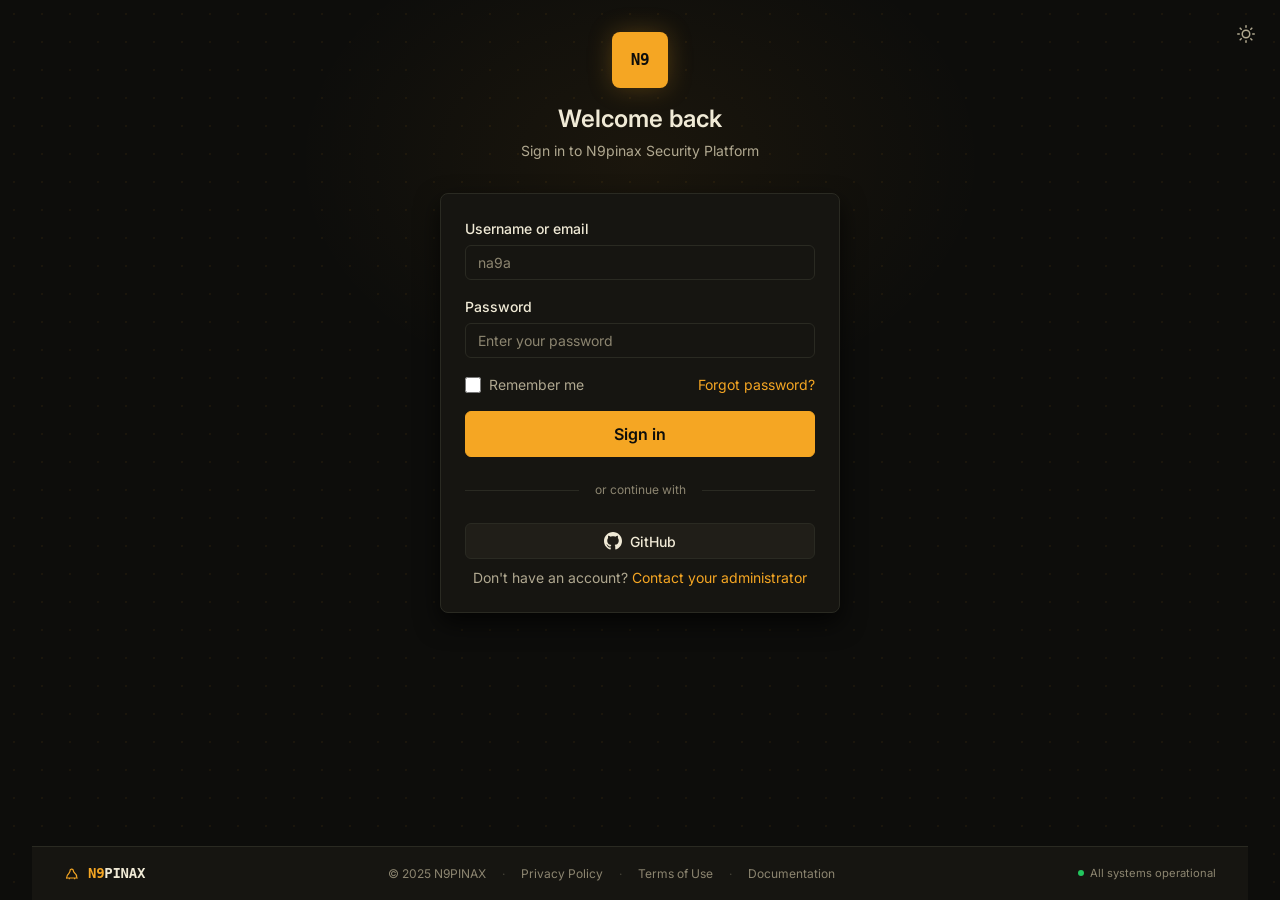
==== commit 0e353fb6: "styling" ====
--- a/Frontend  2/index.html
+++ b/Frontend  2/index.html
@@ -83,40 +83,40 @@
           Don't have an account? <a href="#">Contact your administrator</a>
         </p>
       </div><!-- /.login-card -->
+    </div><!-- /.login-container -->
 
-      <!-- ── Page Footer ─────────────────────────────────────── -->
-      <footer class="login-page-footer">
-        <div class="login-page-footer-inner">
-          <!-- Brand -->
-          <div class="login-page-footer-brand">
-            <svg width="16" height="16" viewBox="0 0 24 24" fill="none" aria-hidden="true">
-              <path d="M4 18c0-3 1-5 3-6.5C8 10 9 9 9 7.5A2.5 2.5 0 0 1 14 7c0 1.5 1 2.5 2 3.5 2 1.5 3 3.5 3 6.5"
-                stroke="currentColor" stroke-width="1.8" stroke-linecap="round" style="color:var(--accent-primary)"/>
-              <path d="M4 18h16M8 18v1m8-1v1"
-                stroke="currentColor" stroke-width="1.8" stroke-linecap="round" style="color:var(--accent-primary)"/>
-            </svg>
-            <span><span class="gold">N9</span>PINAX</span>
-          </div>
+    <!-- ── Page Footer — full width ───────────────────────────── -->
+    <footer class="login-page-footer">
+      <div class="login-page-footer-inner">
+        <!-- Brand -->
+        <div class="login-page-footer-brand">
+          <svg width="16" height="16" viewBox="0 0 24 24" fill="none" aria-hidden="true">
+            <path d="M4 18c0-3 1-5 3-6.5C8 10 9 9 9 7.5A2.5 2.5 0 0 1 14 7c0 1.5 1 2.5 2 3.5 2 1.5 3 3.5 3 6.5"
+              stroke="currentColor" stroke-width="1.8" stroke-linecap="round" style="color:var(--accent-primary)"/>
+            <path d="M4 18h16M8 18v1m8-1v1"
+              stroke="currentColor" stroke-width="1.8" stroke-linecap="round" style="color:var(--accent-primary)"/>
+          </svg>
+          <span><span class="gold">N9</span>PINAX</span>
+        </div>
 
-          <!-- Links -->
-          <div class="login-page-footer-links">
-            <span>&copy; 2025 N9PINAX</span>
-            <span class="sep">&middot;</span>
-            <a href="#">Privacy Policy</a>
-            <span class="sep">&middot;</span>
-            <a href="#">Terms of Use</a>
-            <span class="sep">&middot;</span>
-            <a href="#">Documentation</a>
-          </div>
+        <!-- Links -->
+        <div class="login-page-footer-links">
+          <span>&copy; 2025 N9PINAX</span>
+          <span class="sep">&middot;</span>
+          <a href="#">Privacy Policy</a>
+          <span class="sep">&middot;</span>
+          <a href="#">Terms of Use</a>
+          <span class="sep">&middot;</span>
+          <a href="#">Documentation</a>
+        </div>
 
-          <!-- Status -->
-          <div class="login-page-footer-status">
-            <span class="status-dot-sm"></span>
-            All systems operational
-          </div>
+        <!-- Status -->
+        <div class="login-page-footer-status">
+          <span class="status-dot-sm"></span>
+          All systems operational
         </div>
-      </footer>
-    </div><!-- /.login-container -->
+      </div>
+    </footer>
   </div>
 
   <script src="js/main.js"></script>
--- a/Frontend  2/css/styles.css
+++ b/Frontend  2/css/styles.css
@@ -622,8 +622,8 @@
   display: flex;
   flex-direction: column;
   align-items: center;
-  justify-content: center;
-  padding: 2rem;
+  justify-content: space-between;  /* center content, footer at bottom */
+  padding: 2rem 2rem 0;            /* no bottom padding — footer handles it */
   background-color: var(--bg-primary);
   position: relative;
   overflow: hidden;
@@ -709,20 +709,24 @@
 
 /* Bottom page footer */
 .login-page-footer {
-  width: 100%;
-  max-width: 400px;
+  width: 100%;                       /* full viewport width */
   border-top: 1px solid var(--border-primary);
-  padding-top: 1.25rem;
-  margin-top: 1rem;
+  padding: 1rem 2rem;
+  margin-top: 2rem;
   position: relative;
   z-index: 1;
+  background-color: var(--bg-secondary);
 }
 
 .login-page-footer-inner {
   display: flex;
-  flex-direction: column;
+  flex-direction: row;
   align-items: center;
-  gap: 0.5rem;
+  justify-content: space-between;
+  flex-wrap: wrap;
+  gap: 0.75rem;
+  max-width: 1200px;
+  margin: 0 auto;
 }
 
 .login-page-footer-brand {
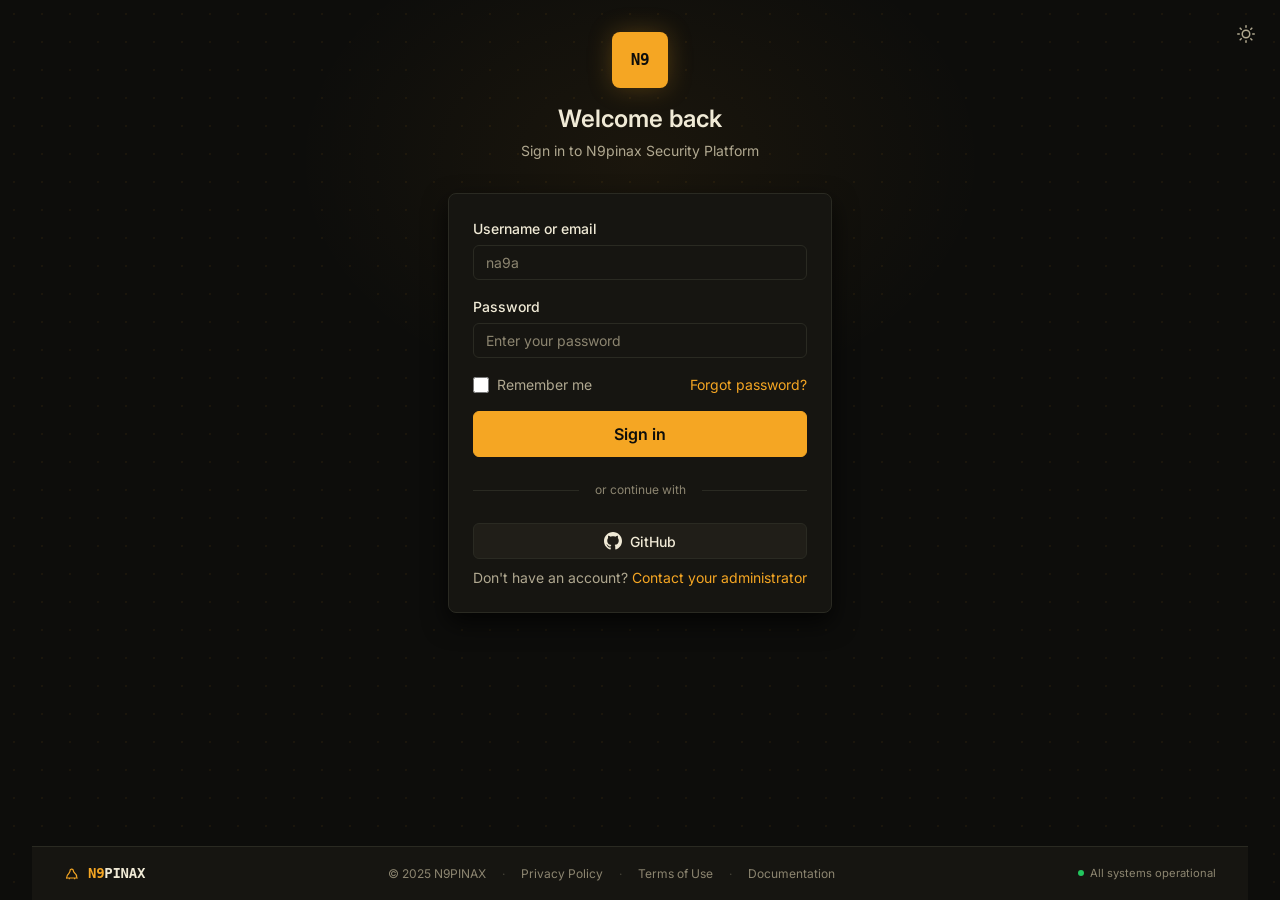
==== commit 476b0e16: "akhirmara" ====
--- a/Frontend  2/index.html
+++ b/Frontend  2/index.html
@@ -29,6 +29,7 @@
       </svg>
     </button>
 
+    <div class="login-center-wrapper">
     <div class="login-container">
       <!-- Header -->
       <div class="login-header">
@@ -84,6 +85,7 @@
         </p>
       </div><!-- /.login-card -->
     </div><!-- /.login-container -->
+    </div><!-- /.login-center-wrapper -->
 
     <!-- ── Page Footer — full width ───────────────────────────── -->
     <footer class="login-page-footer">
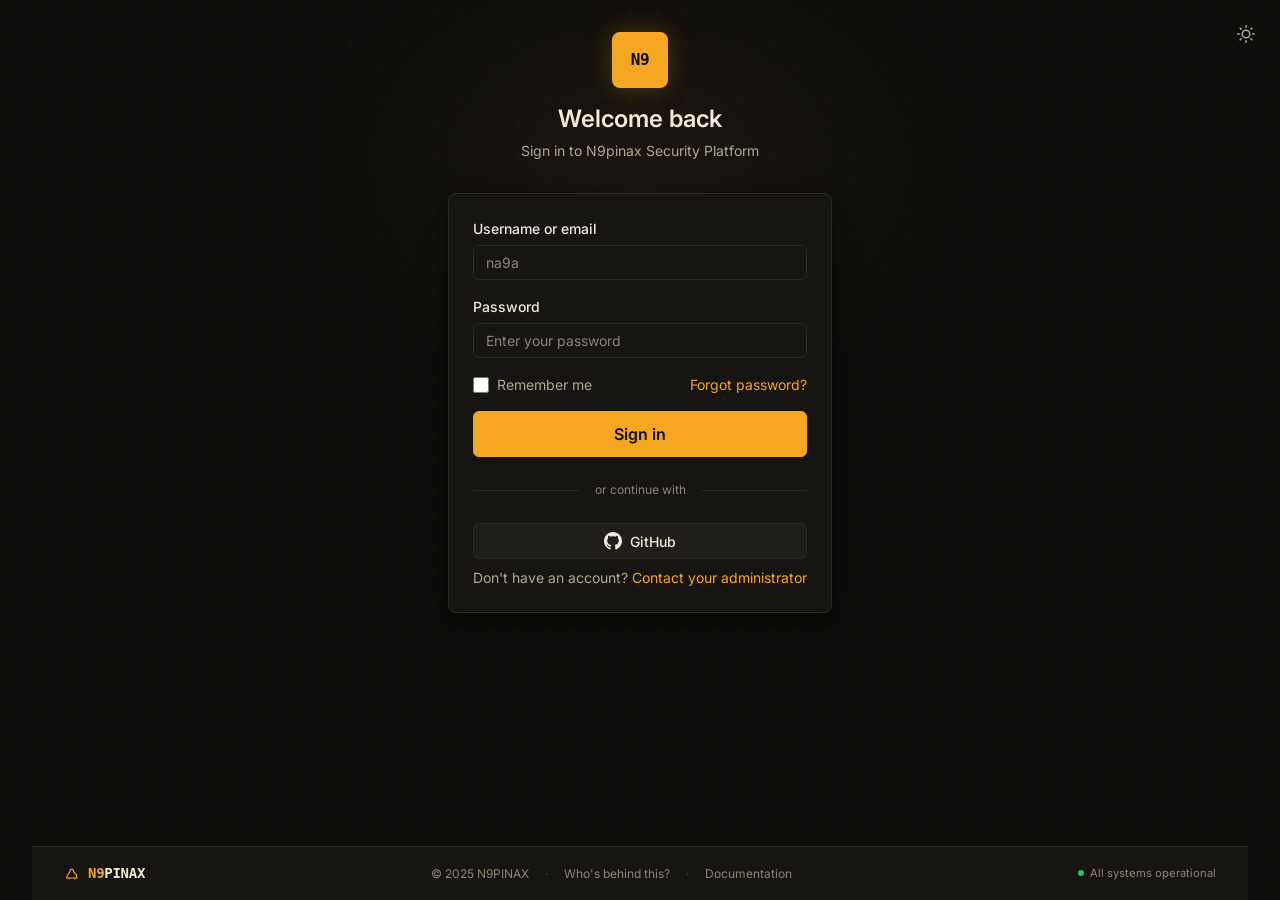
==== commit ebafd56e: "all_done" ====
--- a/Frontend  2/index.html
+++ b/Frontend  2/index.html
@@ -105,11 +105,9 @@
         <div class="login-page-footer-links">
           <span>&copy; 2025 N9PINAX</span>
           <span class="sep">&middot;</span>
-          <a href="#">Privacy Policy</a>
+          <a href="https://github.com/Dna9a" target="_blank" rel="noopener">Who's behind this?</a>
           <span class="sep">&middot;</span>
-          <a href="#">Terms of Use</a>
-          <span class="sep">&middot;</span>
-          <a href="#">Documentation</a>
+          <a href="https://n9pinax.vercel.app" target="_blank" rel="noopener">Documentation</a>
         </div>
 
         <!-- Status -->
@@ -187,4 +185,4 @@
     }
   </script>
 </body>
-</html>
+</html>
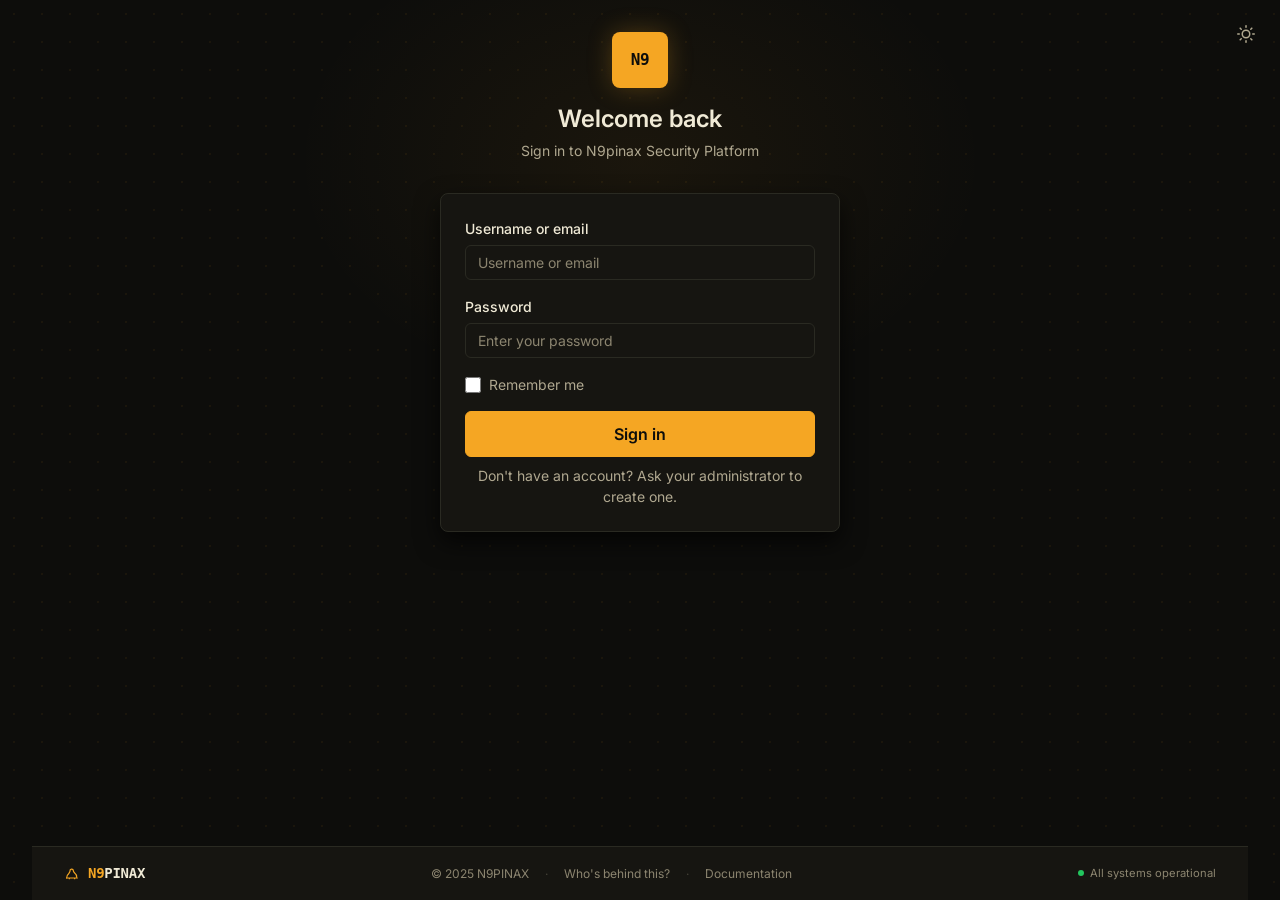
==== commit 26bdf622: "update:UI_UX" ====
--- a/Frontend  2/index.html
+++ b/Frontend  2/index.html
@@ -12,8 +12,8 @@
 <body>
   <div class="login-page">
     <!-- Theme Toggle -->
-    <button class="btn btn-icon btn-ghost theme-toggle" id="themeToggle" title="Toggle theme">
-      <svg xmlns="http://www.w3.org/2000/svg" width="20" height="20" viewBox="0 0 24 24" fill="none" stroke="currentColor" stroke-width="2" stroke-linecap="round" stroke-linejoin="round" class="icon-sun">
+    <button type="button" aria-label="Toggle light/dark theme" aria-pressed="false" class="btn btn-icon btn-ghost theme-toggle" id="themeToggle" title="Toggle theme">
+      <svg aria-hidden="true" xmlns="http://www.w3.org/2000/svg" width="20" height="20" viewBox="0 0 24 24" fill="none" stroke="currentColor" stroke-width="2" stroke-linecap="round" stroke-linejoin="round" class="icon-sun">
         <circle cx="12" cy="12" r="5"></circle>
         <line x1="12" y1="1" x2="12" y2="3"></line>
         <line x1="12" y1="21" x2="12" y2="23"></line>
@@ -24,7 +24,7 @@
         <line x1="4.22" y1="19.78" x2="5.64" y2="18.36"></line>
         <line x1="18.36" y1="5.64" x2="19.78" y2="4.22"></line>
       </svg>
-      <svg xmlns="http://www.w3.org/2000/svg" width="20" height="20" viewBox="0 0 24 24" fill="none" stroke="currentColor" stroke-width="2" stroke-linecap="round" stroke-linejoin="round" class="icon-moon hidden">
+      <svg aria-hidden="true" xmlns="http://www.w3.org/2000/svg" width="20" height="20" viewBox="0 0 24 24" fill="none" stroke="currentColor" stroke-width="2" stroke-linecap="round" stroke-linejoin="round" class="icon-moon hidden">
         <path d="M21 12.79A9 9 0 1 1 11.21 3 7 7 0 0 0 21 12.79z"></path>
       </svg>
     </button>
@@ -43,7 +43,7 @@
         <form class="login-form" id="loginForm">
           <div class="form-group">
             <label class="form-label" for="email">Username or email</label>
-            <input type="text" id="email" class="form-input" placeholder="na9a" autocomplete="username" required>
+            <input type="text" id="email" class="form-input" placeholder="Username or email" autocomplete="username" required>
           </div>
 
           <div class="form-group">
@@ -58,30 +58,18 @@
               <input type="checkbox" class="form-checkbox" id="remember">
               <span class="text-secondary">Remember me</span>
             </label>
-            <a href="#" class="text-sm">Forgot password?</a>
           </div>
 
           <button type="submit" class="btn btn-primary btn-lg w-full" id="loginBtn">
             <span>Sign in</span>
-            <svg class="spinner hidden" xmlns="http://www.w3.org/2000/svg" width="16" height="16" viewBox="0 0 24 24" fill="none" stroke="currentColor" stroke-width="2">
+            <svg aria-hidden="true" class="spinner hidden" xmlns="http://www.w3.org/2000/svg" width="16" height="16" viewBox="0 0 24 24" fill="none" stroke="currentColor" stroke-width="2">
               <path d="M21 12a9 9 0 1 1-6.219-8.56"></path>
             </svg>
-          </button>
-
-          <div class="login-divider">
-            <span>or continue with</span>
-          </div>
-
-          <button type="button" class="btn btn-secondary w-full" onclick="socialLogin('github')">
-            <svg xmlns="http://www.w3.org/2000/svg" width="18" height="18" viewBox="0 0 24 24" fill="currentColor">
-              <path d="M12 0c-6.626 0-12 5.373-12 12 0 5.302 3.438 9.8 8.207 11.387.599.111.793-.261.793-.577v-2.234c-3.338.726-4.033-1.416-4.033-1.416-.546-1.387-1.333-1.756-1.333-1.756-1.089-.745.083-.729.083-.729 1.205.084 1.839 1.237 1.839 1.237 1.07 1.834 2.807 1.304 3.492.997.107-.775.418-1.305.762-1.604-2.665-.305-5.467-1.334-5.467-5.931 0-1.311.469-2.381 1.236-3.221-.124-.303-.535-1.524.117-3.176 0 0 1.008-.322 3.301 1.23.957-.266 1.983-.399 3.003-.404 1.02.005 2.047.138 3.006.404 2.291-1.552 3.297-1.23 3.297-1.23.653 1.653.242 2.874.118 3.176.77.84 1.235 1.911 1.235 3.221 0 4.609-2.807 5.624-5.479 5.921.43.372.823 1.102.823 2.222v3.293c0 .319.192.694.801.576 4.765-1.589 8.199-6.086 8.199-11.386 0-6.627-5.373-12-12-12z"/>
-            </svg>
-            <span>GitHub</span>
           </button>
         </form>
 
         <p class="login-footer-text">
-          Don't have an account? <a href="#">Contact your administrator</a>
+          Don't have an account? <span class="text-secondary">Ask your administrator to create one.</span>
         </p>
       </div><!-- /.login-card -->
     </div><!-- /.login-container -->
@@ -179,10 +167,6 @@
         spinner.classList.add('hidden');
       }
     });
-
-    function socialLogin(provider) {
-      showNotification(`${provider} sign-in is not configured on this deployment.`, 'info');
-    }
   </script>
 </body>
 </html>
--- a/Frontend  2/css/styles.css
+++ b/Frontend  2/css/styles.css
@@ -72,7 +72,8 @@
 
   --text-primary:   #14120c;
   --text-secondary: #5c5040;
-  --text-muted:     #8c7c64;
+  /* Darkened for WCAG AA: >=4.5:1 on the cream --bg-primary (was #8c7c64 = 3.73:1) */
+  --text-muted:     #6b5e46;
 
   /* Darkened gold — legible on cream backgrounds */
   --accent-primary:   #a86a00;
@@ -187,10 +188,12 @@
 }
 
 .btn-danger {
-  background-color: var(--danger);
-  color: white;
-}
-.btn-danger:hover:not(:disabled) { background-color: #dc2626; }
+  /* Fixed darker red so white label text clears WCAG AA 4.5:1 in both themes
+     (plain var(--danger) #ef4444 with white was only 3.76:1). */
+  background-color: #c81e1e;
+  color: #ffffff;
+}
+.btn-danger:hover:not(:disabled) { background-color: #a81818; }
 
 .btn-outline {
   background-color: transparent;
@@ -898,3 +901,22 @@
   .page-content { padding: 1rem; }
   .stats-grid { grid-template-columns: 1fr; }
 }
+
+/* ── Horizontal-overflow guard (QA-023) ──────────────────────────────
+   Wide tables must scroll INSIDE their .table-container, never push the
+   whole page sideways. flex/grid children need min-width:0 so they may
+   shrink below their content width instead of forcing the page wider. */
+html, body { overflow-x: hidden; max-width: 100%; }
+.main-content, .page-content, .topbar, .card { min-width: 0; }
+.table-container { max-width: 100%; }
+
+/* ── Reduced motion (F-112) ──────────────────────────────────────────
+   Respect users who ask the OS to minimise animation. */
+@media (prefers-reduced-motion: reduce) {
+  *, *::before, *::after {
+    animation-duration: 0.001ms !important;
+    animation-iteration-count: 1 !important;
+    transition-duration: 0.001ms !important;
+    scroll-behavior: auto !important;
+  }
+}
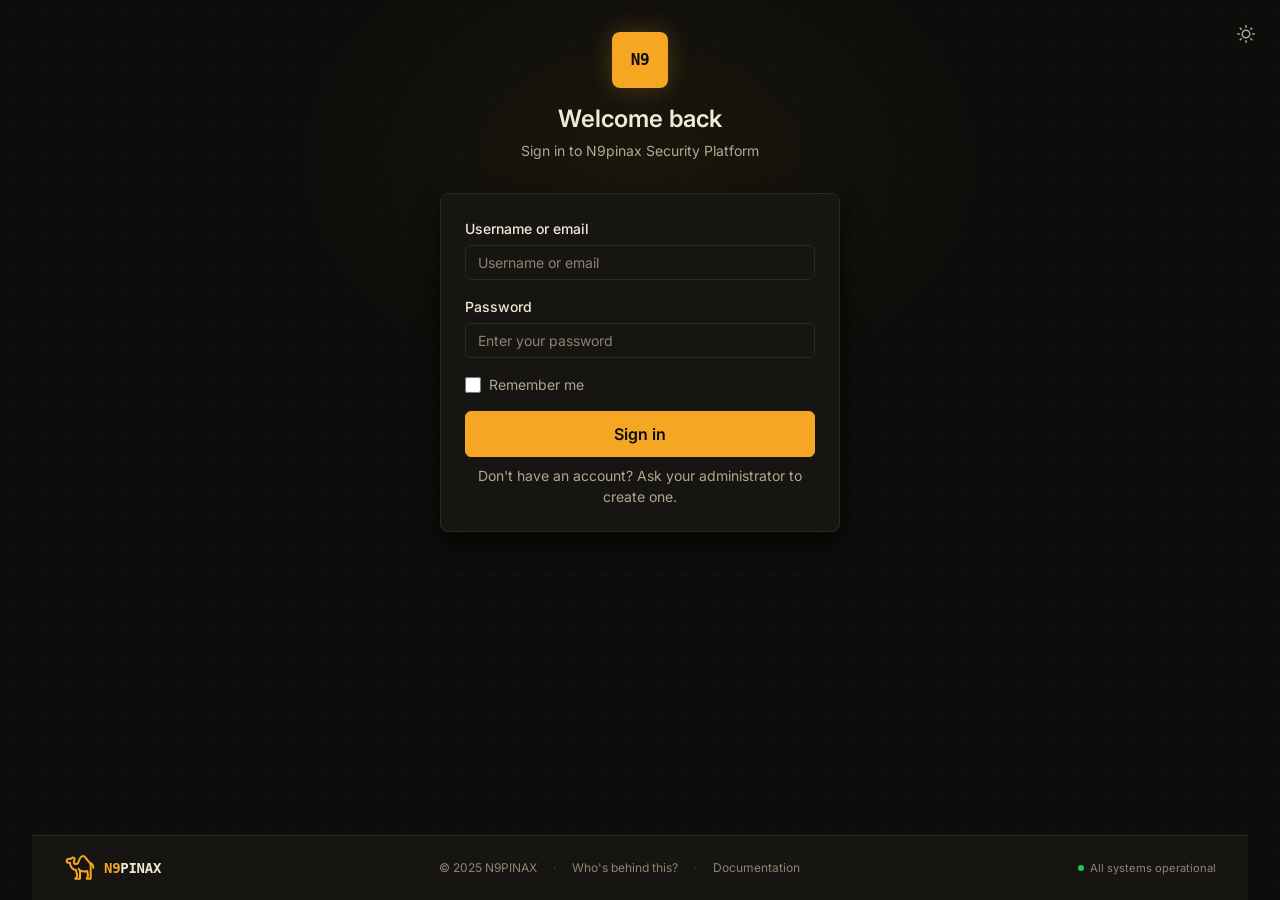
==== commit c2cfc7d7: "update:compatibility" ====
--- a/Frontend  2/index.html
+++ b/Frontend  2/index.html
@@ -80,11 +80,9 @@
       <div class="login-page-footer-inner">
         <!-- Brand -->
         <div class="login-page-footer-brand">
-          <svg width="16" height="16" viewBox="0 0 24 24" fill="none" aria-hidden="true">
-            <path d="M4 18c0-3 1-5 3-6.5C8 10 9 9 9 7.5A2.5 2.5 0 0 1 14 7c0 1.5 1 2.5 2 3.5 2 1.5 3 3.5 3 6.5"
-              stroke="currentColor" stroke-width="1.8" stroke-linecap="round" style="color:var(--accent-primary)"/>
-            <path d="M4 18h16M8 18v1m8-1v1"
-              stroke="currentColor" stroke-width="1.8" stroke-linecap="round" style="color:var(--accent-primary)"/>
+          <svg xmlns="http://www.w3.org/2000/svg" viewBox="0 0 24 24" width="32" height="32" color="var(--accent-primary)" fill="none" stroke="currentColor" stroke-width="1.5" stroke-linecap="round" stroke-linejoin="round" aria-hidden="true">
+            <path d="M12 13.7208C11.31 13.3101 11 12.8256 11 12.5M12 13.7208V20H8.5L10 18L9 13.5C6 13.5 4.5 10 4.5 8H3C2.44772 8 2 7.55228 2 7C2 5.89543 2.89543 5 4 5H5.5L5.76816 4.59775C6.16561 4.00159 6.98227 3.8617 7.55547 4.2916C8.08539 4.68904 8.21252 5.43122 7.84509 5.98237L7.5 6.5C7.33333 7.16667 7.3 8.6 8.5 9C9.16667 9.16667 10.6 9 11 7C11.5 5.5 12.5 3 14.5 3C16.1156 3 16.4261 5.28398 18.3308 6.9526C19.2335 7.7434 20 8.7781 20 9.97819V20H17L18 18L17.5 14.2285C15.7934 14.7554 13.5427 14.6389 12 13.7208ZM19.2986 8C19.2986 8 22 8.50003 22 12">
+            </path>
           </svg>
           <span><span class="gold">N9</span>PINAX</span>
         </div>
